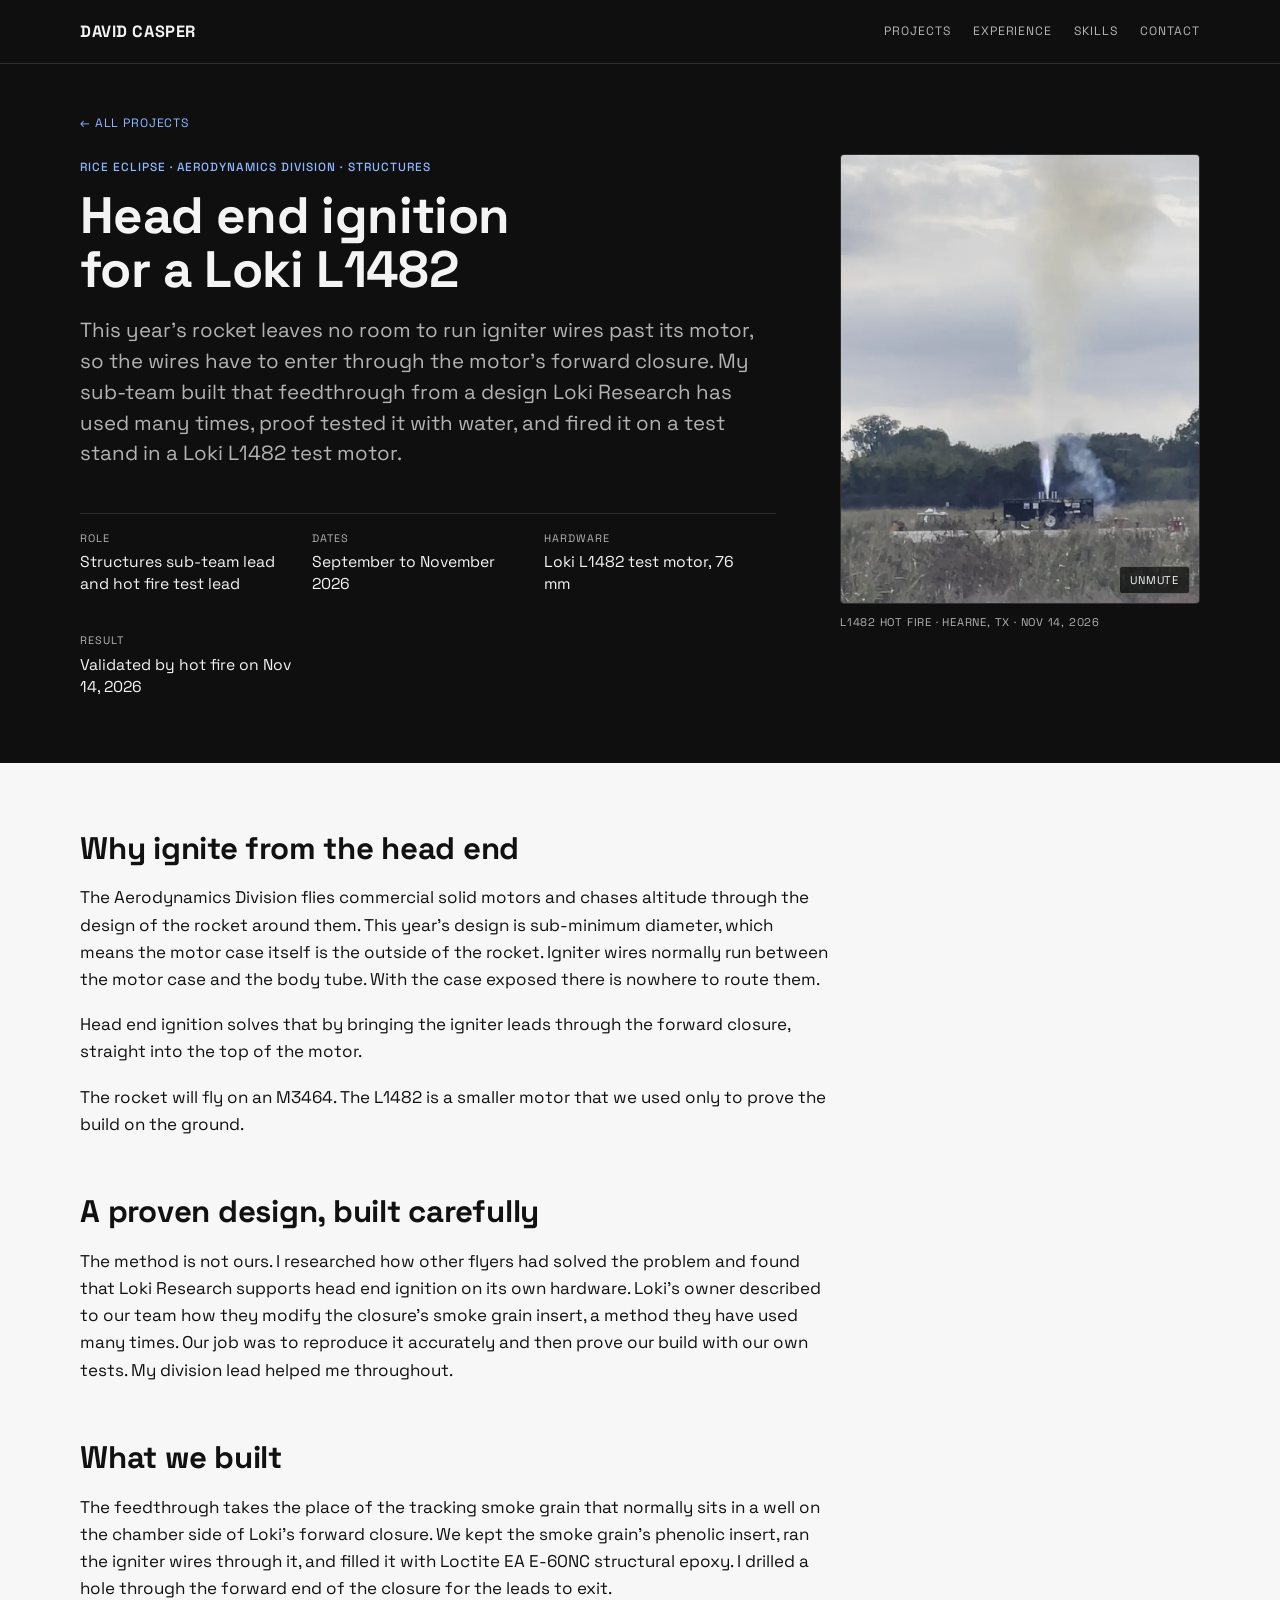
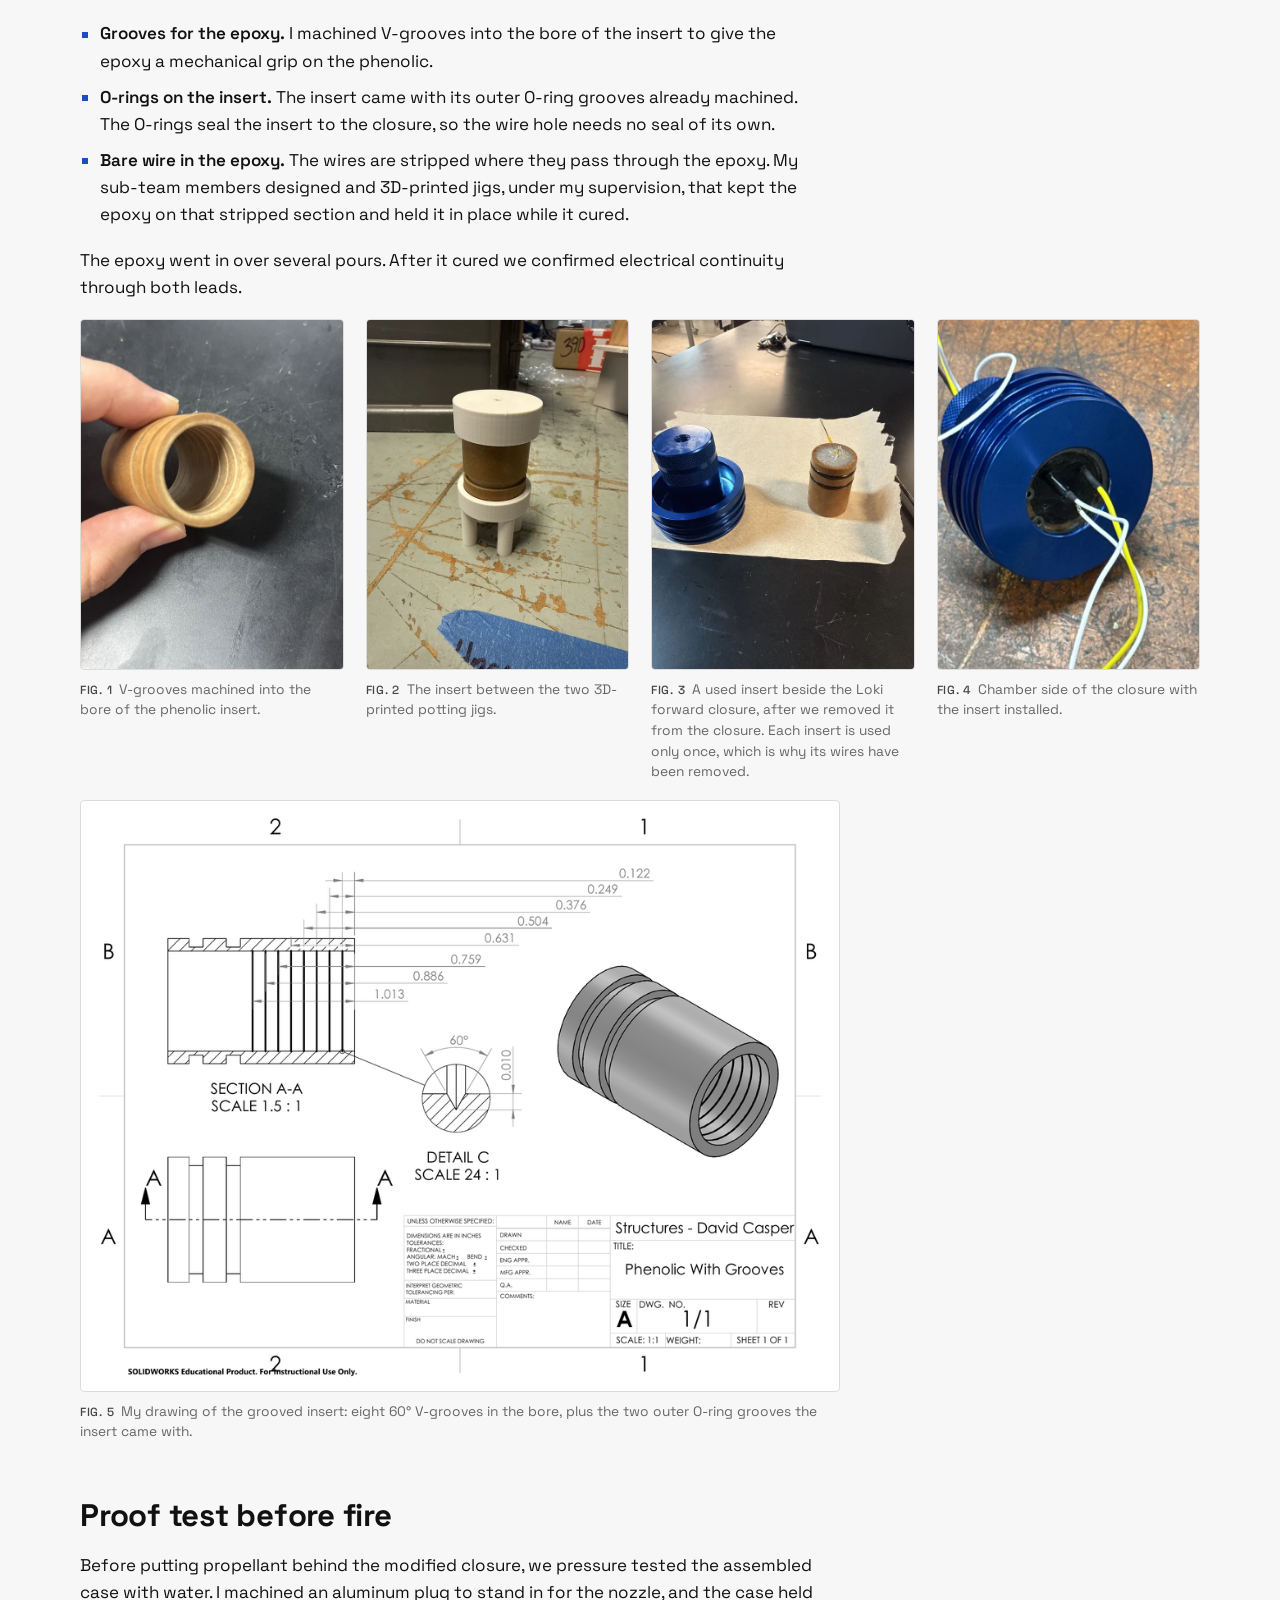
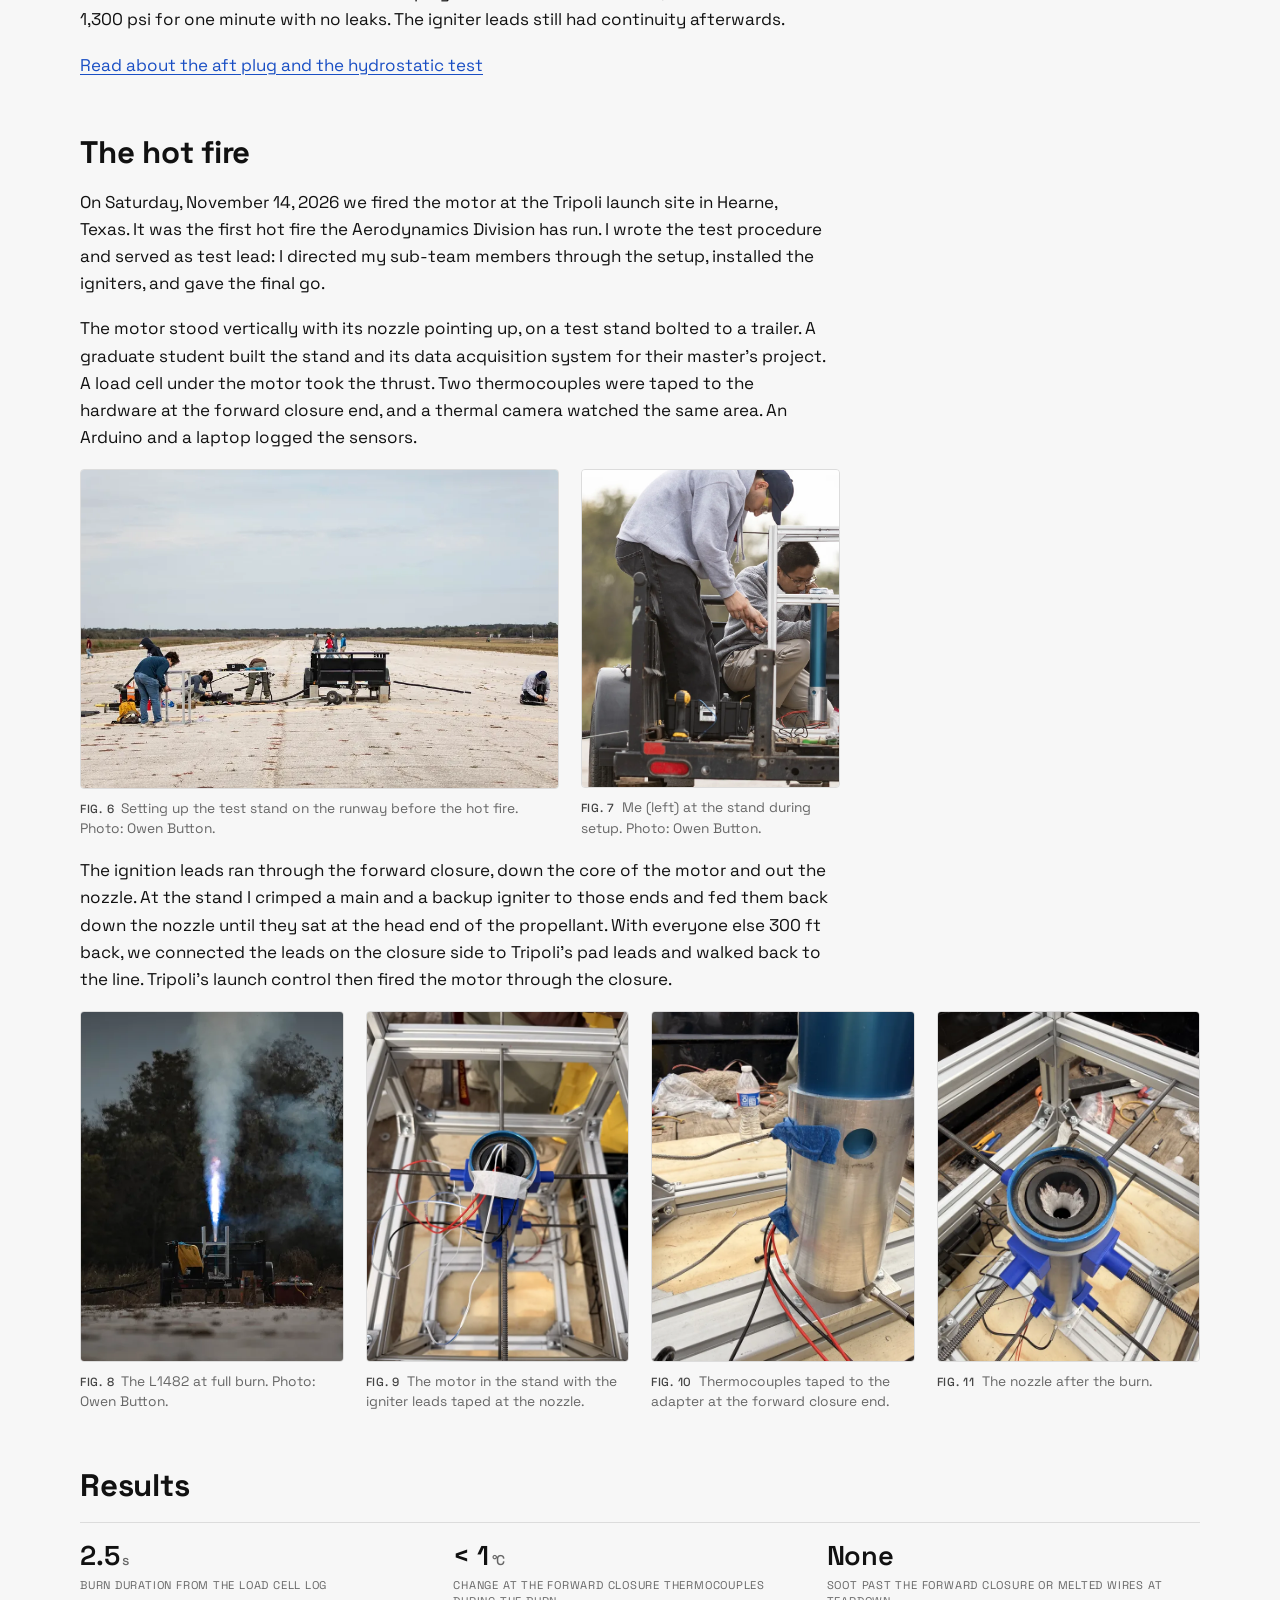
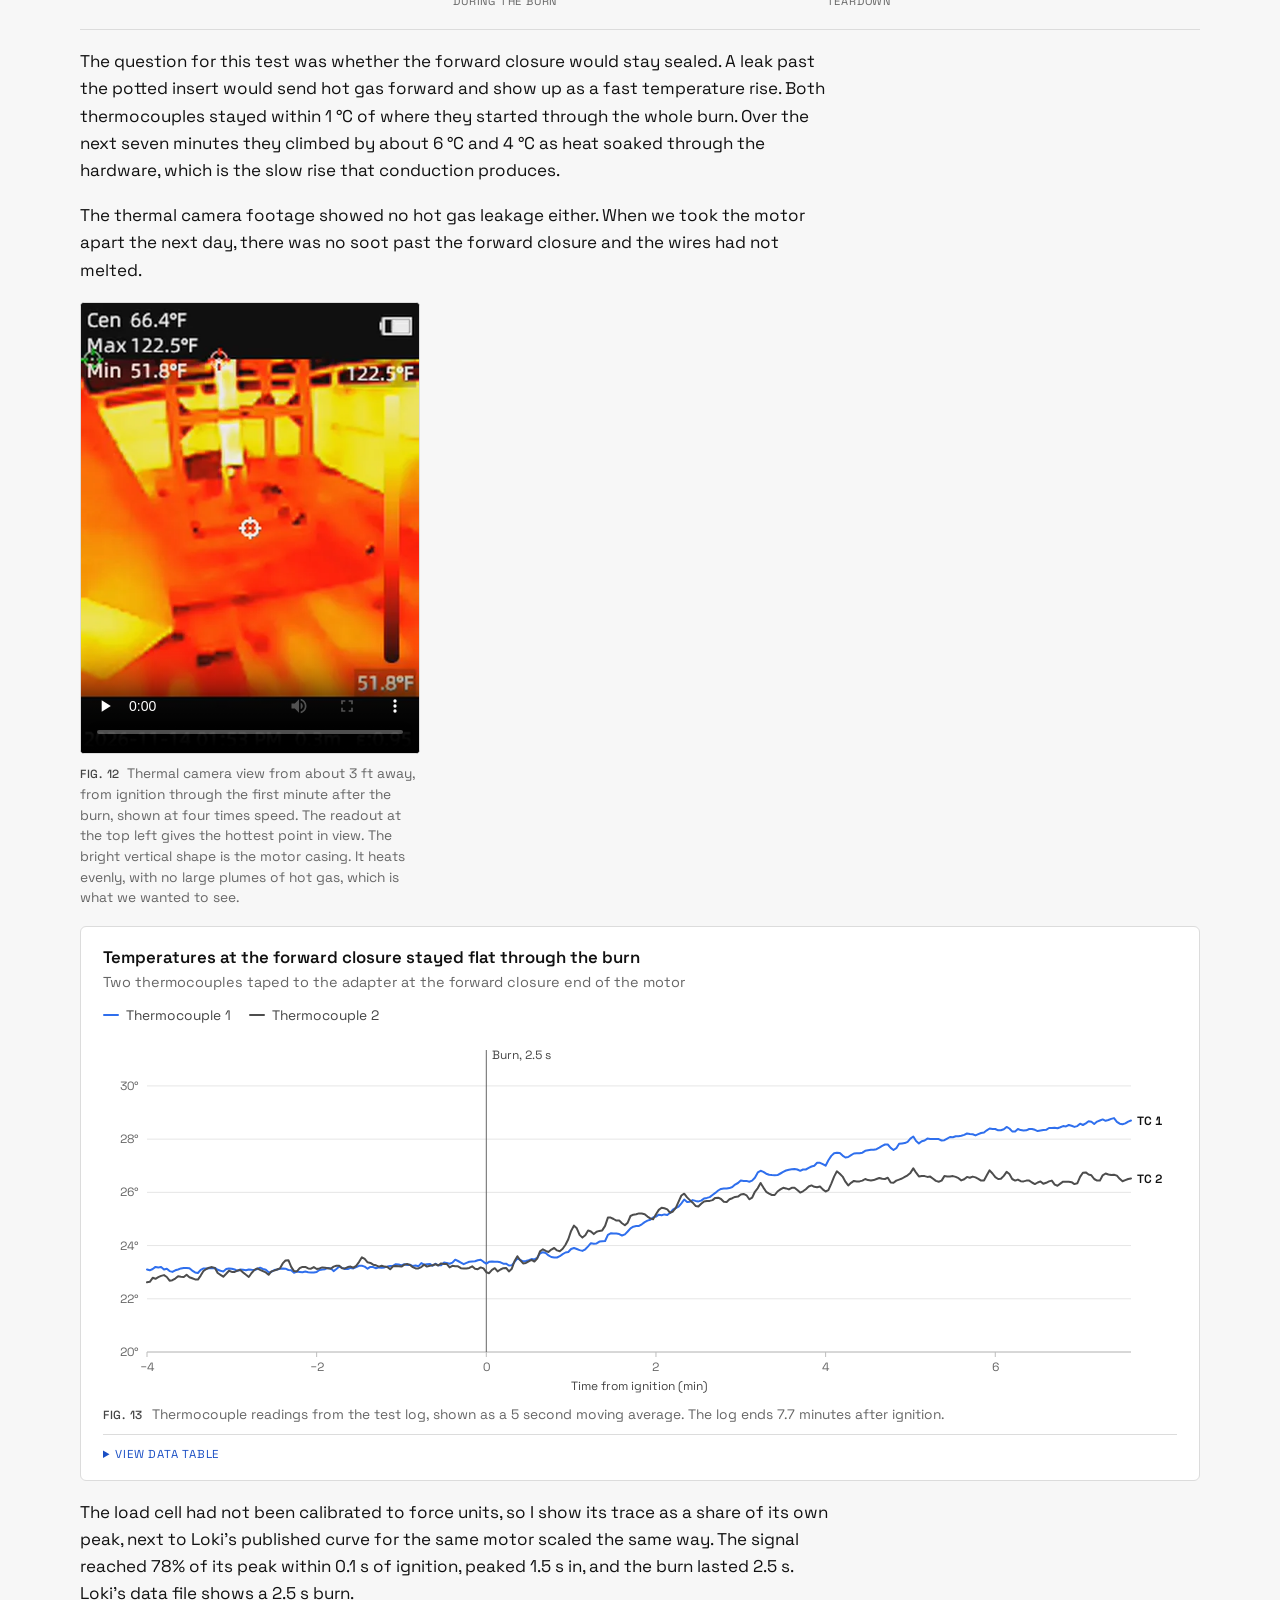
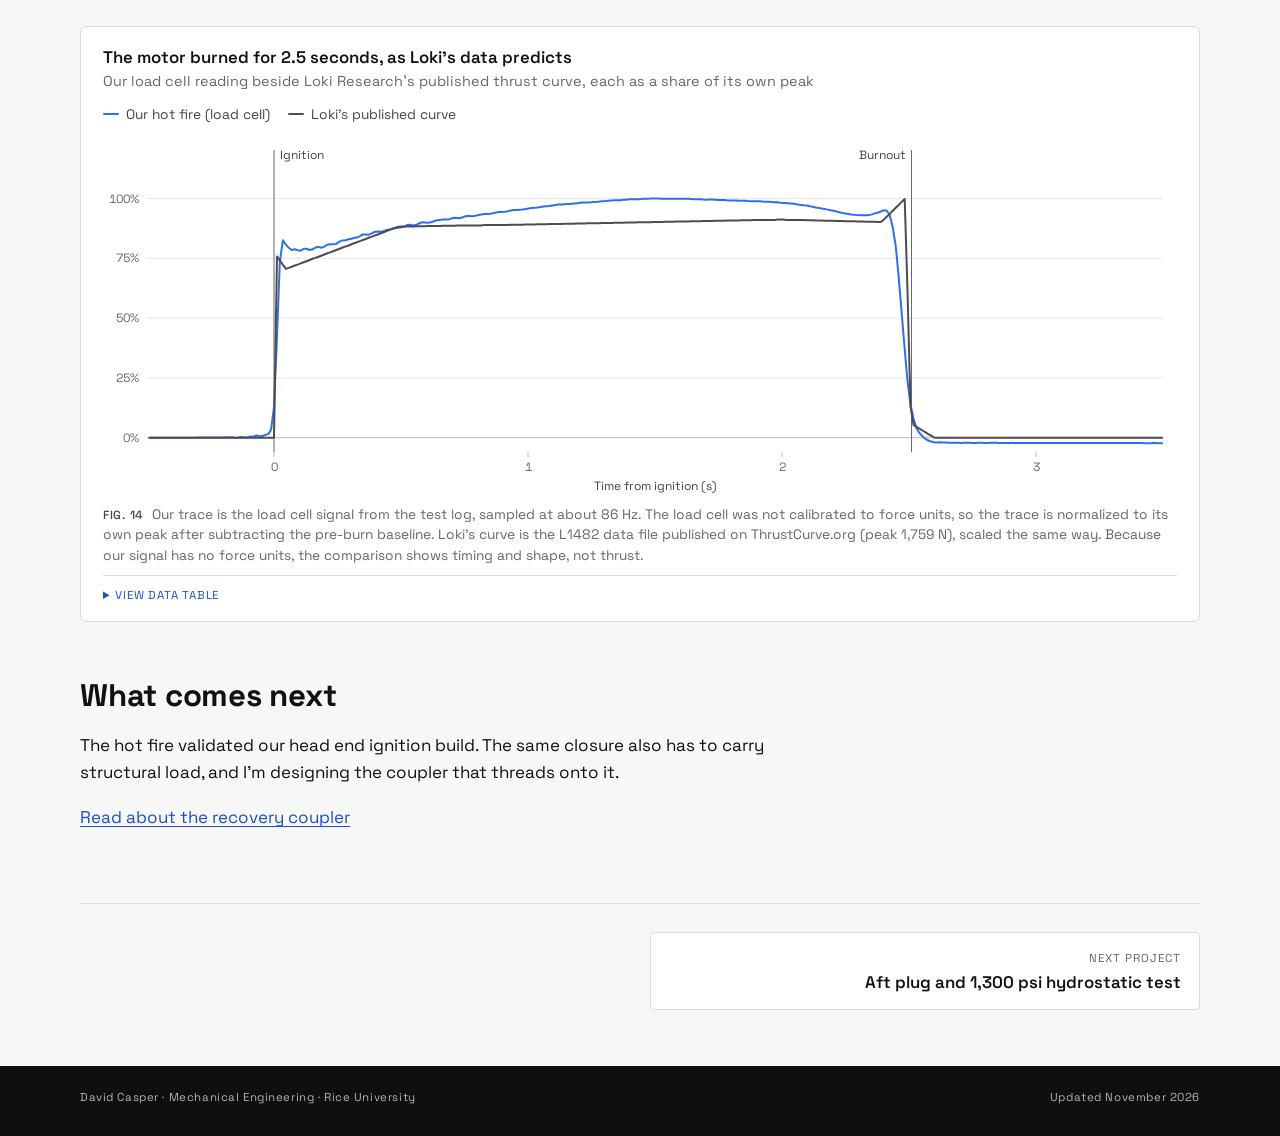
==== projects/head-end-ignition.html @ be579d27 "Add files via upload" ====
<!doctype html>
<html lang="en">
<head>
<meta charset="utf-8">
<meta name="viewport" content="width=device-width, initial-scale=1, viewport-fit=cover">
<title>Head end ignition for a Loki L1482 | David Casper</title>
<meta name="description" content="How a Rice Eclipse sub-team built head end ignition for a Loki L1482 motor and validated it with a hydrostatic test and a hot fire.">
<meta property="og:type" content="website">
<meta property="og:title" content="Head end ignition for a Loki L1482 | David Casper">
<meta property="og:description" content="How a Rice Eclipse sub-team built head end ignition for a Loki L1482 motor and validated it with a hydrostatic test and a hot fire.">
<link rel="icon" href="../favicon.svg" type="image/svg+xml">
<link rel="preconnect" href="https://fonts.googleapis.com">
<link rel="preconnect" href="https://fonts.gstatic.com" crossorigin>
<link rel="stylesheet" href="https://fonts.googleapis.com/css2?family=Space+Grotesk:wght@300..700&family=Noto+Sans+Math&display=swap">
<link rel="stylesheet" href="../assets/site.css">
</head>
<body>
<a class="skip" href="#main">Skip to content</a><header class="band site-head" id="top"><div class="wrap head-row"><a class="brand" href="../index.html">David Casper</a><nav class="site-nav" aria-label="Primary"><a href="../index.html#projects">Projects</a><a href="../index.html#experience">Experience</a><a href="../index.html#skills">Skills</a><a href="../index.html#contact">Contact</a></nav></div></header><main id="main"><section class="band"><div class="wrap proj-head has-media"><div class="proj-text"><a class="back" href="../index.html#projects">&larr; All projects</a><p class="eyebrow">Rice Eclipse · Aerodynamics Division · Structures</p><h1>Head end ignition for a Loki L1482</h1><p class="lead">This year’s rocket leaves no room to run igniter wires past its motor, so the wires have to enter through the motor’s forward closure. My sub-team built that feedthrough from a design Loki Research has used many times, proof tested it with water, and fired it on a test stand in a Loki L1482 test motor.</p><dl class="tb"><div><dt>Role</dt><dd>Structures sub-team lead and hot fire test lead</dd></div><div><dt>Dates</dt><dd>September to November 2026</dd></div><div><dt>Hardware</dt><dd>Loki L1482 test motor, 76 mm</dd></div><div><dt>Result</dt><dd>Validated by hot fire on Nov 14, 2026</dd></div></dl></div><figure class="proj-media portrait"><div class="hero-frame"><video autoplay muted loop playsinline poster="../assets/img/hotfire-l1482-poster-1080.webp" width="720" height="900" aria-label="Static fire of the Loki L1482 motor on the test stand, November 14, 2026"><source src="../assets/video/hotfire-l1482.mp4" type="video/mp4"></video><button type="button" class="sound-btn" data-sound aria-label="Unmute the video">Unmute</button></div><figcaption>L1482 hot fire · Hearne, TX · Nov 14, 2026</figcaption></figure></div></section>
<article class="wrap prose">
<section>
  <h2>Why ignite from the head end</h2>
  <p>The Aerodynamics Division flies commercial solid motors and chases altitude through the design of the rocket around them. This year’s design is sub-minimum diameter, which means the motor case itself is the outside of the rocket. Igniter wires normally run between the motor case and the body tube. With the case exposed there is nowhere to route them.</p>
  <p>Head end ignition solves that by bringing the igniter leads through the forward closure, straight into the top of the motor.</p>
  <p>The rocket will fly on an M3464. The L1482 is a smaller motor that we used only to prove the build on the ground.</p>
</section>

<section>
  <h2>A proven design, built carefully</h2>
  <p>The method is not ours. I researched how other flyers had solved the problem and found that Loki Research supports head end ignition on its own hardware. Loki’s owner described to our team how they modify the closure’s smoke grain insert, a method they have used many times. Our job was to reproduce it accurately and then prove our build with our own tests. My division lead helped me throughout.</p>
</section>

<section>
  <h2>What we built</h2>
  <p>The feedthrough takes the place of the tracking smoke grain that normally sits in a well on the chamber side of Loki’s forward closure. We kept the smoke grain’s phenolic insert, ran the igniter wires through it, and filled it with Loctite EA E-60NC structural epoxy. I drilled a hole through the forward end of the closure for the leads to exit.</p>
  <ul>
    <li><strong>Grooves for the epoxy.</strong> I machined V-grooves into the bore of the insert to give the epoxy a mechanical grip on the phenolic.</li>
    <li><strong>O-rings on the insert.</strong> The insert came with its outer O-ring grooves already machined. The O-rings seal the insert to the closure, so the wire hole needs no seal of its own.</li>
    <li><strong>Bare wire in the epoxy.</strong> The wires are stripped where they pass through the epoxy. My sub-team members designed and 3D-printed jigs, under my supervision, that kept the epoxy on that stripped section and held it in place while it cured.</li>
  </ul>
  <p>The epoxy went in over several pours. After it cured we confirmed electrical continuity through both leads.</p>
  <div class="figrow">
    <figure class="fig photo"><a class="frame" href="../assets/img/hei-phenolic-grooves-1600.webp" data-caption="Fig. 1. V-grooves machined into the bore of the phenolic insert."><img src="../assets/img/hei-phenolic-grooves-800.webp" srcset="../assets/img/hei-phenolic-grooves-800.webp 600w, ../assets/img/hei-phenolic-grooves-1600.webp 1200w" sizes="(max-width: 640px) 92vw, 420px" width="600" height="800" alt="Hand holding a tan phenolic ring with grooves cut into its inner wall" loading="lazy" decoding="async"></a><figcaption><b>Fig. 1</b>V-grooves machined into the bore of the phenolic insert.</figcaption></figure>
    <figure class="fig photo"><a class="frame" href="../assets/img/hei-jigs-1600.webp" data-caption="Fig. 2. The insert between the two 3D-printed potting jigs."><img src="../assets/img/hei-jigs-800.webp" srcset="../assets/img/hei-jigs-800.webp 600w, ../assets/img/hei-jigs-1600.webp 1200w" sizes="(max-width: 640px) 92vw, 420px" width="600" height="800" alt="Phenolic insert held between a white 3D-printed base and cap" loading="lazy" decoding="async"></a><figcaption><b>Fig. 2</b>The insert between the two 3D-printed potting jigs.</figcaption></figure>
    <figure class="fig photo"><a class="frame" href="../assets/img/hei-insert-and-closure-1600.webp" data-caption="Fig. 3. A used insert beside the Loki forward closure, after we removed it from the closure. Each insert is used only once, which is why its wires have been removed."><img src="../assets/img/hei-insert-and-closure-800.webp" srcset="../assets/img/hei-insert-and-closure-800.webp 600w, ../assets/img/hei-insert-and-closure-1600.webp 1200w" sizes="(max-width: 640px) 92vw, 420px" width="600" height="800" alt="Blue anodized forward closure beside a phenolic insert filled with epoxy" loading="lazy" decoding="async"></a><figcaption><b>Fig. 3</b>A used insert beside the Loki forward closure, after we removed it from the closure. Each insert is used only once, which is why its wires have been removed.</figcaption></figure>
    <figure class="fig photo"><a class="frame" href="../assets/img/hei-closure-leads-1600.webp" data-caption="Fig. 4. Chamber side of the closure with the insert installed."><img src="../assets/img/hei-closure-leads-800.webp" srcset="../assets/img/hei-closure-leads-800.webp 600w, ../assets/img/hei-closure-leads-1600.webp 1200w" sizes="(max-width: 640px) 92vw, 420px" width="600" height="800" alt="Chamber side of the forward closure with white and yellow leads exiting the potted insert" loading="lazy" decoding="async"></a><figcaption><b>Fig. 4</b>Chamber side of the closure with the insert installed.</figcaption></figure>
  </div>
  <div class="figrow">
    <figure class="fig sheet medium"><a class="frame" href="../assets/img/dwg-phenolic-insert-1800.webp" data-caption="Fig. 5. My drawing of the grooved insert: eight 60° V-grooves in the bore, plus the two outer O-ring grooves the insert came with."><img src="../assets/img/dwg-phenolic-insert-900.webp" srcset="../assets/img/dwg-phenolic-insert-900.webp 900w, ../assets/img/dwg-phenolic-insert-1800.webp 1800w" sizes="(max-width: 820px) 92vw, 760px" width="900" height="695" alt="Engineering drawing titled Phenolic With Grooves showing a section view with eight grooves and two O-ring grooves" loading="lazy" decoding="async"></a><figcaption><b>Fig. 5</b>My drawing of the grooved insert: eight 60° V-grooves in the bore, plus the two outer O-ring grooves the insert came with.</figcaption></figure>
  </div>
</section>

<section>
  <h2>Proof test before fire</h2>
  <p>Before putting propellant behind the modified closure, we pressure tested the assembled case with water. I machined an aluminum plug to stand in for the nozzle, and the case held 1,300 psi for one minute with no leaks. The igniter leads still had continuity afterwards.</p>
  <p><a href="hydrostatic-test.html">Read about the aft plug and the hydrostatic test</a></p>
</section>

<section>
  <h2>The hot fire</h2>
  <p>On Saturday, November 14, 2026 we fired the motor at the Tripoli launch site in Hearne, Texas. It was the first hot fire the Aerodynamics Division has run. I wrote the test procedure and served as test lead: I directed my sub-team members through the setup, installed the igniters, and gave the final go.</p>
  <p>The motor stood vertically with its nozzle pointing up, on a test stand bolted to a trailer. A graduate student built the stand and its data acquisition system for their master’s project. A load cell under the motor took the thrust. Two thermocouples were taped to the hardware at the forward closure end, and a thermal camera watched the same area. An Arduino and a laptop logged the sensors.</p>
  <div class="figrow pair">
    <figure class="fig " style="--ar: 1.5"><a class="frame" href="../assets/img/hotfire-setup-wide-1600.webp" data-caption="Fig. 6. Setting up the test stand on the runway before the hot fire. Photo: Owen Button."><img src="../assets/img/hotfire-setup-wide-800.webp" srcset="../assets/img/hotfire-setup-wide-800.webp 800w, ../assets/img/hotfire-setup-wide-1600.webp 1600w" sizes="(max-width: 820px) 92vw, 760px" width="800" height="533" alt="Wide view of a concrete runway with the test stand trailer and team members setting up equipment" loading="lazy" decoding="async"></a><figcaption><b>Fig. 6</b>Setting up the test stand on the runway before the hot fire. Photo: Owen Button.</figcaption></figure>
    <figure class="fig " style="--ar: 0.8125"><a class="frame" href="../assets/img/hotfire-stand-install-1300.webp" data-caption="Fig. 7. Me (left) at the stand during setup. Photo: Owen Button."><img src="../assets/img/hotfire-stand-install-800.webp" srcset="../assets/img/hotfire-stand-install-800.webp 800w, ../assets/img/hotfire-stand-install-1300.webp 1300w" sizes="(max-width: 820px) 92vw, 760px" width="800" height="985" alt="David Casper, on the left in a gray sweatshirt and cap, leaning over the test stand on the trailer and working on the motor" loading="lazy" decoding="async"></a><figcaption><b>Fig. 7</b>Me (left) at the stand during setup. Photo: Owen Button.</figcaption></figure>
  </div>
  <p>The ignition leads ran through the forward closure, down the core of the motor and out the nozzle. At the stand I crimped a main and a backup igniter to those ends and fed them back down the nozzle until they sat at the head end of the propellant. With everyone else 300 ft back, we connected the leads on the closure side to Tripoli’s pad leads and walked back to the line. Tripoli’s launch control then fired the motor through the closure.</p>
  <div class="figrow">
    <figure class="fig photo"><a class="frame" href="../assets/img/hotfire-plume-1600.webp" data-caption="Fig. 8. The L1482 at full burn. Photo: Owen Button."><img src="../assets/img/hotfire-plume-800.webp" srcset="../assets/img/hotfire-plume-800.webp 800w, ../assets/img/hotfire-plume-1600.webp 1600w" sizes="(max-width: 640px) 92vw, 420px" width="800" height="600" alt="The motor firing nozzle-up on the trailer stand, a bright blue-white plume rising against dark trees" loading="lazy" decoding="async"></a><figcaption><b>Fig. 8</b>The L1482 at full burn. Photo: Owen Button.</figcaption></figure>
    <figure class="fig photo"><a class="frame" href="../assets/img/hotfire-stand-top-1600.webp" data-caption="Fig. 9. The motor in the stand with the igniter leads taped at the nozzle."><img src="../assets/img/hotfire-stand-top-800.webp" srcset="../assets/img/hotfire-stand-top-800.webp 600w, ../assets/img/hotfire-stand-top-1600.webp 1200w" sizes="(max-width: 640px) 92vw, 420px" width="600" height="800" alt="Looking down into the test stand at the motor with tape across the nozzle and leads coming out" loading="lazy" decoding="async"></a><figcaption><b>Fig. 9</b>The motor in the stand with the igniter leads taped at the nozzle.</figcaption></figure>
    <figure class="fig photo"><a class="frame" href="../assets/img/hotfire-thermocouples-1600.webp" data-caption="Fig. 10. Thermocouples taped to the adapter at the forward closure end."><img src="../assets/img/hotfire-thermocouples-800.webp" srcset="../assets/img/hotfire-thermocouples-800.webp 600w, ../assets/img/hotfire-thermocouples-1600.webp 1200w" sizes="(max-width: 640px) 92vw, 420px" width="600" height="800" alt="Two thermocouple wires taped with blue tape to an aluminum adapter below the blue motor case" loading="lazy" decoding="async"></a><figcaption><b>Fig. 10</b>Thermocouples taped to the adapter at the forward closure end.</figcaption></figure>
    <figure class="fig photo"><a class="frame" href="../assets/img/hotfire-nozzle-after-1600.webp" data-caption="Fig. 11. The nozzle after the burn."><img src="../assets/img/hotfire-nozzle-after-800.webp" srcset="../assets/img/hotfire-nozzle-after-800.webp 600w, ../assets/img/hotfire-nozzle-after-1600.webp 1200w" sizes="(max-width: 640px) 92vw, 420px" width="600" height="800" alt="Top view of the motor nozzle with white residue after the burn" loading="lazy" decoding="async"></a><figcaption><b>Fig. 11</b>The nozzle after the burn.</figcaption></figure>
  </div>
</section>

<section>
  <h2>Results</h2>
  <dl class="results"><div><dd>2.5<small>s</small></dd><dt>Burn duration from the load cell log</dt></div><div><dd>&lt; 1<small>°C</small></dd><dt>Change at the forward closure thermocouples during the burn</dt></div><div><dd>None</dd><dt>Soot past the forward closure or melted wires at teardown</dt></div></dl>
  <p>The question for this test was whether the forward closure would stay sealed. A leak past the potted insert would send hot gas forward and show up as a fast temperature rise. Both thermocouples stayed within 1 °C of where they started through the whole burn. Over the next seven minutes they climbed by about 6 °C and 4 °C as heat soaked through the hardware, which is the slow rise that conduction produces.</p>
  <p>The thermal camera footage showed no hot gas leakage either. When we took the motor apart the next day, there was no soot past the forward closure and the wires had not melted.</p>
  <div class="figrow">
    <figure class="fig slim"><video controls playsinline preload="none" poster="../assets/img/hotfire-thermal-poster-480.webp" width="480" height="640" aria-label="Thermal camera video of the test stand during the burn and the minute after it"><source src="../assets/video/hotfire-thermal.mp4" type="video/mp4"></video><figcaption><b>Fig. 12</b>Thermal camera view from about 3 ft away, from ignition through the first minute after the burn, shown at four times speed. The readout at the top left gives the hottest point in view. The bright vertical shape is the motor casing. It heats evenly, with no large plumes of hot gas, which is what we wanted to see.</figcaption></figure>
  </div>
  <div class="chart-card"><h3>Temperatures at the forward closure stayed flat through the burn</h3><p class="chart-sub">Two thermocouples taped to the adapter at the forward closure end of the motor</p><p class="chart-legend"><span><i style="--c: var(--series-1)"></i>Thermocouple 1</span><span><i style="--c: var(--series-2)"></i>Thermocouple 2</span></p><div class="chart" data-chart="chart-tc"></div><script type="application/json" id="chart-tc">{"label":"Line chart of two thermocouple temperatures at the forward closure end of the motor. Both stay near 23 degrees Celsius through the burn, then rise slowly to about 29 and 27 degrees over seven minutes.","x":[-4.0,-3.9667,-3.9333,-3.9,-3.8667,-3.8333,-3.8,-3.7667,-3.7333,-3.7,-3.6667,-3.6333,-3.6,-3.5667,-3.5333,-3.5,-3.4667,-3.4333,-3.4,-3.3667,-3.3333,-3.3,-3.2667,-3.2333,-3.2,-3.1667,-3.1333,-3.1,-3.0667,-3.0333,-3.0,-2.9667,-2.9333,-2.9,-2.8667,-2.8333,-2.8,-2.7667,-2.7333,-2.7,-2.6667,-2.6333,-2.6,-2.5667,-2.5333,-2.5,-2.4667,-2.4333,-2.4,-2.3667,-2.3333,-2.3,-2.2667,-2.2333,-2.2,-2.1667,-2.1333,-2.1,-2.0667,-2.0333,-2.0,-1.9667,-1.9333,-1.9,-1.8667,-1.8333,-1.8,-1.7667,-1.7333,-1.7,-1.6667,-1.6333,-1.6,-1.5667,-1.5333,-1.5,-1.4667,-1.4333,-1.4,-1.3667,-1.3333,-1.3,-1.2667,-1.2333,-1.2,-1.1667,-1.1333,-1.1,-1.0667,-1.0333,-1.0,-0.9667,-0.9333,-0.9,-0.8667,-0.8333,-0.8,-0.7667,-0.7333,-0.7,-0.6667,-0.6333,-0.6,-0.5667,-0.5333,-0.5,-0.4667,-0.4333,-0.4,-0.3667,-0.3333,-0.3,-0.2667,-0.2333,-0.2,-0.1667,-0.1333,-0.1,-0.0667,-0.0333,0.0,0.0333,0.0667,0.1,0.1333,0.1667,0.2,0.2333,0.2667,0.3,0.3333,0.3667,0.4,0.4333,0.4667,0.5,0.5333,0.5667,0.6,0.6333,0.6667,0.7,0.7333,0.7667,0.8,0.8333,0.8667,0.9,0.9333,0.9667,1.0,1.0333,1.0667,1.1,1.1333,1.1667,1.2,1.2333,1.2667,1.3,1.3333,1.3667,1.4,1.4333,1.4667,1.5,1.5333,1.5667,1.6,1.6333,1.6667,1.7,1.7333,1.7667,1.8,1.8333,1.8667,1.9,1.9333,1.9667,2.0,2.0333,2.0667,2.1,2.1333,2.1667,2.2,2.2333,2.2667,2.3,2.3333,2.3667,2.4,2.4333,2.4667,2.5,2.5333,2.5667,2.6,2.6333,2.6667,2.7,2.7333,2.7667,2.8,2.8333,2.8667,2.9,2.9333,2.9667,3.0,3.0333,3.0667,3.1,3.1333,3.1667,3.2,3.2333,3.2667,3.3,3.3333,3.3667,3.4,3.4333,3.4667,3.5,3.5333,3.5667,3.6,3.6333,3.6667,3.7,3.7333,3.7667,3.8,3.8333,3.8667,3.9,3.9333,3.9667,4.0,4.0333,4.0667,4.1,4.1333,4.1667,4.2,4.2333,4.2667,4.3,4.3333,4.3667,4.4,4.4333,4.4667,4.5,4.5333,4.5667,4.6,4.6333,4.6667,4.7,4.7333,4.7667,4.8,4.8333,4.8667,4.9,4.9333,4.9667,5.0,5.0333,5.0667,5.1,5.1333,5.1667,5.2,5.2333,5.2667,5.3,5.3333,5.3667,5.4,5.4333,5.4667,5.5,5.5333,5.5667,5.6,5.6333,5.6667,5.7,5.7333,5.7667,5.8,5.8333,5.8667,5.9,5.9333,5.9667,6.0,6.0333,6.0667,6.1,6.1333,6.1667,6.2,6.2333,6.2667,6.3,6.3333,6.3667,6.4,6.4333,6.4667,6.5,6.5333,6.5667,6.6,6.6333,6.6667,6.7,6.7333,6.7667,6.8,6.8333,6.8667,6.9,6.9333,6.9667,7.0,7.0333,7.0667,7.1,7.1333,7.1667,7.2,7.2333,7.2667,7.3,7.3333,7.3667,7.4,7.4333,7.4667,7.5,7.5333,7.5667,7.6],"series":[{"name":"Thermocouple 1","short":"TC 1","color":"--series-1","y":[23.1,23.07,23.12,23.2,23.18,23.19,23.1,23.13,23.04,23.01,23.07,23.1,23.14,23.16,23.16,23.15,23.06,22.99,22.97,23.09,23.14,23.14,23.15,23.15,23.16,23.09,23.05,23.03,23.12,23.14,23.13,23.1,23.05,23.1,23.09,23.07,23.1,23.09,23.08,23.12,23.17,23.12,23.09,23.0,23.01,23.08,23.1,23.13,23.14,23.13,23.08,23.07,22.98,23.02,23.01,23.0,23.02,23.0,22.99,22.99,23.01,23.08,23.1,23.11,23.16,23.14,23.04,23.12,23.21,23.16,23.12,23.12,23.16,23.14,23.19,23.24,23.24,23.21,23.13,23.2,23.19,23.15,23.18,23.17,23.18,23.21,23.23,23.24,23.3,23.29,23.25,23.3,23.27,23.28,23.23,23.25,23.22,23.34,23.28,23.3,23.31,23.24,23.32,23.26,23.26,23.36,23.35,23.32,23.36,23.47,23.42,23.36,23.3,23.35,23.39,23.4,23.41,23.45,23.47,23.39,23.32,23.39,23.4,23.39,23.39,23.37,23.32,23.32,23.25,23.26,23.39,23.52,23.46,23.41,23.42,23.45,23.49,23.48,23.54,23.7,23.75,23.72,23.63,23.57,23.55,23.55,23.6,23.68,23.74,23.76,23.87,23.91,23.87,23.83,23.8,23.86,23.97,24.09,24.07,24.08,24.15,24.16,24.17,24.4,24.46,24.45,24.45,24.43,24.38,24.42,24.53,24.65,24.71,24.73,24.74,24.8,24.88,24.94,24.97,25.06,25.09,25.16,25.14,25.17,25.15,25.23,25.35,25.41,25.46,25.59,25.73,25.64,25.65,25.71,25.68,25.66,25.69,25.77,25.79,25.82,25.9,25.98,26.07,26.13,26.15,26.14,26.16,26.2,26.29,26.35,26.45,26.43,26.43,26.4,26.44,26.55,26.75,26.81,26.77,26.7,26.66,26.65,26.64,26.65,26.71,26.77,26.82,26.85,26.87,26.88,26.86,26.81,26.86,26.86,26.92,26.97,27.0,27.11,27.11,27.06,27.0,27.21,27.37,27.47,27.49,27.48,27.38,27.31,27.33,27.4,27.46,27.47,27.47,27.49,27.56,27.58,27.6,27.6,27.62,27.68,27.75,27.8,27.8,27.67,27.59,27.66,27.83,27.84,27.85,27.9,28.02,28.1,27.93,27.84,27.92,27.95,28.02,28.01,28.0,28.0,28.0,27.95,27.96,28.02,28.08,28.07,28.11,28.11,28.13,28.16,28.21,28.19,28.18,28.14,28.19,28.23,28.25,28.33,28.4,28.38,28.38,28.33,28.33,28.37,28.46,28.4,28.29,28.29,28.38,28.34,28.32,28.33,28.38,28.38,28.35,28.3,28.32,28.34,28.35,28.42,28.42,28.43,28.41,28.45,28.49,28.48,28.53,28.5,28.46,28.49,28.58,28.53,28.59,28.67,28.65,28.57,28.66,28.7,28.74,28.69,28.72,28.76,28.79,28.65,28.58,28.56,28.59,28.66,28.7]},{"name":"Thermocouple 2","short":"TC 2","color":"--series-2","y":[22.62,22.64,22.79,22.75,22.81,22.86,22.89,22.82,22.68,22.7,22.76,22.85,22.83,22.82,22.9,22.81,22.77,22.73,22.72,22.87,23.05,23.12,23.17,23.19,23.16,22.97,22.9,22.83,22.94,23.05,23.01,23.01,23.06,23.08,22.99,22.9,22.82,22.97,23.09,23.14,23.09,23.04,22.99,22.9,23.03,23.06,23.1,23.14,23.33,23.44,23.45,23.2,23.04,23.03,23.15,23.2,23.2,23.14,23.13,23.19,23.12,23.14,23.18,23.17,23.15,23.13,23.21,23.24,23.24,23.15,23.14,23.19,23.21,23.17,23.24,23.39,23.56,23.5,23.37,23.35,23.28,23.26,23.21,23.24,23.21,23.2,23.11,23.22,23.23,23.22,23.21,23.28,23.31,23.27,23.19,23.14,23.14,23.19,23.28,23.21,23.24,23.26,23.3,23.25,23.33,23.31,23.31,23.18,23.24,23.22,23.22,23.15,23.14,23.14,23.16,23.22,23.13,23.11,23.18,23.14,23.0,22.96,23.09,23.15,23.03,23.1,23.15,23.16,23.03,23.13,23.42,23.6,23.45,23.33,23.35,23.41,23.46,23.4,23.51,23.78,23.86,23.8,23.76,23.85,23.91,23.82,23.79,23.88,24.03,24.24,24.55,24.75,24.65,24.4,24.3,24.39,24.57,24.53,24.43,24.52,24.55,24.57,24.74,25.05,25.05,25.0,24.94,24.94,24.84,24.76,24.86,25.11,25.16,25.18,25.21,25.2,25.18,25.09,25.02,24.99,25.18,25.34,25.42,25.4,25.36,25.23,25.28,25.42,25.65,25.88,25.95,25.81,25.71,25.61,25.49,25.47,25.57,25.66,25.68,25.68,25.71,25.79,25.8,25.75,25.65,25.64,25.74,25.78,25.83,25.84,25.92,25.94,25.89,25.74,25.8,26.02,26.16,26.35,26.18,26.02,25.95,25.9,25.9,26.03,26.11,26.17,26.15,26.11,26.17,26.17,26.09,25.99,26.04,26.12,26.22,26.26,26.21,26.19,26.22,26.11,26.03,26.08,26.33,26.59,26.79,26.7,26.59,26.4,26.26,26.36,26.43,26.41,26.41,26.44,26.5,26.46,26.44,26.46,26.5,26.54,26.51,26.5,26.55,26.37,26.36,26.44,26.48,26.52,26.58,26.64,26.73,26.9,26.74,26.6,26.62,26.61,26.58,26.59,26.51,26.43,26.4,26.44,26.61,26.6,26.6,26.61,26.58,26.53,26.45,26.49,26.58,26.55,26.59,26.56,26.51,26.44,26.45,26.64,26.83,26.71,26.57,26.5,26.51,26.62,26.77,26.69,26.5,26.44,26.48,26.42,26.41,26.44,26.44,26.37,26.31,26.37,26.41,26.32,26.36,26.41,26.44,26.29,26.25,26.33,26.4,26.4,26.4,26.38,26.31,26.34,26.58,26.74,26.75,26.67,26.64,26.5,26.44,26.44,26.64,26.71,26.67,26.65,26.66,26.63,26.51,26.42,26.46,26.5,26.52]}],"xDomain":[-4,7.6],"yDomain":[20,31.5],"xTicks":[-4,-2,0,2,4,6],"yTicks":[20,22,24,26,28,30],"baseline":20,"xFmt":"min","yFmt":"degC","xTitle":"Time from ignition (min)","marks":[{"x":0,"label":"Burn, 2.5 s"}]}</script><p class="chart-note"><b>Fig. 13</b> Thermocouple readings from the test log, shown as a 5 second moving average. The log ends 7.7 minutes after ignition.</p><details class="tableview"><summary>View data table</summary><div class="table-wrap"><table class="data"><thead><tr><th scope="col">Time from ignition (min)</th><th scope="col" class="num">Thermocouple 1 (°C)</th><th scope="col" class="num">Thermocouple 2 (°C)</th></tr></thead><tbody><tr><td>−4.0</td><td class="num">23.1</td><td class="num">22.6</td></tr><tr><td>−3.5</td><td class="num">23.2</td><td class="num">22.8</td></tr><tr><td>−3.0</td><td class="num">23.1</td><td class="num">23.0</td></tr><tr><td>−2.5</td><td class="num">23.1</td><td class="num">23.1</td></tr><tr><td>−2.0</td><td class="num">23.0</td><td class="num">23.1</td></tr><tr><td>−1.5</td><td class="num">23.2</td><td class="num">23.4</td></tr><tr><td>−1.0</td><td class="num">23.2</td><td class="num">23.2</td></tr><tr><td>−0.5</td><td class="num">23.4</td><td class="num">23.3</td></tr><tr><td>0.0</td><td class="num">23.3</td><td class="num">23.0</td></tr><tr><td>0.5</td><td class="num">23.5</td><td class="num">23.4</td></tr><tr><td>1.0</td><td class="num">23.9</td><td class="num">24.6</td></tr><tr><td>1.5</td><td class="num">24.5</td><td class="num">25.0</td></tr><tr><td>2.0</td><td class="num">25.1</td><td class="num">25.2</td></tr><tr><td>2.5</td><td class="num">25.7</td><td class="num">25.5</td></tr><tr><td>3.0</td><td class="num">26.4</td><td class="num">25.9</td></tr><tr><td>3.5</td><td class="num">26.8</td><td class="num">26.2</td></tr><tr><td>4.0</td><td class="num">27.0</td><td class="num">26.0</td></tr><tr><td>4.5</td><td class="num">27.6</td><td class="num">26.5</td></tr><tr><td>5.0</td><td class="num">28.0</td><td class="num">26.7</td></tr><tr><td>5.5</td><td class="num">28.1</td><td class="num">26.6</td></tr><tr><td>6.0</td><td class="num">28.4</td><td class="num">26.6</td></tr><tr><td>6.5</td><td class="num">28.3</td><td class="num">26.4</td></tr><tr><td>7.0</td><td class="num">28.6</td><td class="num">26.6</td></tr><tr><td>7.5</td><td class="num">28.6</td><td class="num">26.4</td></tr></tbody></table></div></details></div>
  <p>The load cell had not been calibrated to force units, so I show its trace as a share of its own peak, next to Loki’s published curve for the same motor scaled the same way. The signal reached 78% of its peak within 0.1 s of ignition, peaked 1.5 s in, and the burn lasted 2.5 s. Loki’s data file shows a 2.5 s burn.</p>
  <div class="chart-card"><h3>The motor burned for 2.5 seconds, as Loki’s data predicts</h3><p class="chart-sub">Our load cell reading beside Loki Research’s published thrust curve, each as a share of its own peak</p><p class="chart-legend"><span><i style="--c: var(--series-1)"></i>Our hot fire (load cell)</span><span><i style="--c: var(--series-2)"></i>Loki’s published curve</span></p><div class="chart" data-chart="chart-burn"></div><script type="application/json" id="chart-burn">{"label":"Line chart comparing the hot fire load cell signal with Loki Research's published thrust curve for the L1482, each as a percentage of its own peak. Our signal jumps to about 78 percent within 0.1 seconds of ignition, peaks at 1.5 seconds and drops to zero at 2.5 seconds. Loki's curve starts near 76 percent, rises slowly to its peak just before 2.5 seconds and ends at 2.6 seconds.","x":[-0.49,-0.478,-0.466,-0.455,-0.443,-0.431,-0.42,-0.408,-0.396,-0.385,-0.373,-0.361,-0.35,-0.338,-0.326,-0.315,-0.303,-0.291,-0.28,-0.268,-0.256,-0.245,-0.233,-0.221,-0.21,-0.198,-0.187,-0.175,-0.163,-0.152,-0.14,-0.128,-0.117,-0.105,-0.093,-0.082,-0.07,-0.058,-0.047,-0.035,-0.023,-0.012,0.0,0.012,0.023,0.035,0.047,0.058,0.07,0.082,0.093,0.105,0.117,0.128,0.14,0.152,0.163,0.175,0.186,0.198,0.21,0.221,0.233,0.245,0.256,0.268,0.28,0.291,0.303,0.315,0.326,0.338,0.35,0.361,0.373,0.385,0.396,0.409,0.42,0.431,0.443,0.46,0.466,0.478,0.49,0.501,0.513,0.524,0.536,0.548,0.559,0.571,0.583,0.594,0.606,0.618,0.629,0.641,0.653,0.664,0.676,0.688,0.699,0.711,0.723,0.734,0.746,0.758,0.769,0.781,0.793,0.804,0.816,0.828,0.839,0.851,0.862,0.874,0.886,0.897,0.909,0.921,0.932,0.944,0.956,0.967,0.979,0.991,1.002,1.014,1.026,1.037,1.049,1.061,1.072,1.084,1.096,1.107,1.119,1.131,1.142,1.154,1.166,1.177,1.189,1.2,1.212,1.224,1.235,1.247,1.259,1.276,1.282,1.294,1.306,1.317,1.329,1.34,1.352,1.364,1.375,1.387,1.399,1.411,1.422,1.434,1.445,1.457,1.475,1.48,1.492,1.504,1.515,1.527,1.538,1.55,1.562,1.573,1.585,1.597,1.608,1.62,1.632,1.643,1.655,1.667,1.678,1.69,1.702,1.713,1.725,1.737,1.748,1.76,1.772,1.783,1.795,1.807,1.818,1.83,1.842,1.853,1.865,1.877,1.888,1.9,1.912,1.923,1.935,1.946,1.958,1.97,1.984,1.993,2.005,2.016,2.028,2.04,2.051,2.063,2.075,2.086,2.098,2.11,2.121,2.133,2.146,2.156,2.168,2.18,2.191,2.203,2.215,2.226,2.238,2.25,2.261,2.273,2.284,2.296,2.308,2.319,2.331,2.343,2.354,2.366,2.378,2.389,2.401,2.413,2.424,2.436,2.448,2.459,2.471,2.483,2.494,2.506,2.518,2.529,2.541,2.553,2.564,2.576,2.587,2.599,2.611,2.622,2.634,2.646,2.657,2.669,2.681,2.692,2.704,2.716,2.727,2.739,2.751,2.762,2.774,2.786,2.797,2.809,2.821,2.832,2.844,2.856,2.867,2.879,2.891,2.902,2.914,2.926,2.937,2.949,2.96,2.972,2.984,3.002,3.007,3.019,3.03,3.042,3.054,3.065,3.077,3.089,3.1,3.112,3.124,3.135,3.147,3.159,3.17,3.182,3.194,3.205,3.217,3.229,3.24,3.252,3.264,3.275,3.287,3.299,3.31,3.322,3.334,3.345,3.357,3.368,3.38,3.392,3.403,3.415,3.427,3.438,3.45,3.462,3.473,3.485,3.497],"series":[{"name":"Our hot fire","short":"","color":"--series-1","y":[0.0,0.0,-0.0,-0.0,0.0,0.0,0.0,0.0,0.0,0.0,0.0,0.0,0.0,0.0,0.0,0.0,0.1,0.1,0.1,0.1,0.1,0.1,0.1,0.1,0.1,0.1,0.2,0.2,0.2,-0.1,0.1,0.3,0.2,0.1,0.5,0.4,0.9,0.7,0.6,1.1,1.5,3.3,12.6,42.2,73.4,82.6,80.7,79.4,78.5,78.8,78.4,78.2,79.0,79.0,78.5,78.8,79.5,79.8,79.4,79.9,80.7,80.9,80.9,81.0,81.9,82.5,82.6,82.9,83.2,83.5,83.7,84.3,85.0,85.0,84.9,85.5,86.1,86.2,86.1,86.4,86.9,87.2,87.5,87.7,87.8,88.0,88.3,88.9,89.1,88.8,88.9,89.6,90.1,90.0,89.9,90.1,90.5,90.9,91.1,91.2,91.2,91.3,91.7,92.0,91.9,91.9,92.3,92.7,92.7,92.6,92.8,93.1,93.3,93.5,93.6,93.7,93.9,94.2,94.4,94.4,94.5,94.7,95.0,95.2,95.2,95.3,95.5,95.7,95.9,96.1,96.2,96.3,96.5,96.7,96.8,96.9,97.1,97.3,97.5,97.5,97.6,97.7,97.8,97.9,98.0,98.2,98.4,98.4,98.4,98.5,98.6,98.7,98.8,98.9,99.0,99.1,99.2,99.3,99.3,99.3,99.5,99.5,99.7,99.7,99.7,99.7,99.8,99.9,99.9,100.0,100.0,100.0,100.0,99.9,99.9,99.9,99.9,99.9,99.9,99.9,99.9,99.9,99.9,99.8,99.7,99.7,99.7,99.6,99.5,99.6,99.6,99.5,99.4,99.4,99.4,99.3,99.2,99.2,99.2,99.1,99.1,99.1,99.0,98.9,98.9,98.9,98.9,98.8,98.7,98.7,98.6,98.5,98.5,98.3,98.2,98.1,98.0,97.9,97.7,97.5,97.3,97.2,97.1,96.8,96.6,96.3,96.1,95.9,95.7,95.4,95.1,94.9,94.6,94.3,94.0,93.8,93.6,93.4,93.2,93.1,93.0,93.0,93.0,93.1,93.4,93.8,94.2,94.6,95.1,94.9,93.0,88.1,79.9,67.7,52.5,37.1,23.7,13.9,7.8,4.1,2.0,0.6,-0.5,-1.2,-1.6,-1.9,-2.0,-1.9,-2.0,-2.0,-2.1,-2.1,-2.1,-2.1,-2.2,-2.1,-2.1,-2.1,-2.2,-2.2,-2.1,-2.1,-2.2,-2.2,-2.1,-2.1,-2.1,-2.2,-2.2,-2.2,-2.2,-2.1,-2.2,-2.2,-2.2,-2.2,-2.2,-2.2,-2.2,-2.2,-2.2,-2.2,-2.2,-2.2,-2.2,-2.2,-2.2,-2.2,-2.2,-2.2,-2.2,-2.2,-2.2,-2.2,-2.2,-2.2,-2.2,-2.2,-2.2,-2.2,-2.2,-2.2,-2.2,-2.2,-2.2,-2.2,-2.2,-2.2,-2.2,-2.2,-2.2,-2.2,-2.2,-2.2,-2.2,-2.2,-2.3,-2.3,-2.3,-2.2,-2.2,-2.3,-2.3]},{"name":"Loki published","short":"","color":"--series-2","y":[0.0,0.0,0.0,0.0,0.0,0.0,0.0,0.0,0.0,0.0,0.0,0.0,0.0,0.0,0.0,0.0,0.0,0.0,0.0,0.0,0.0,0.0,0.0,0.0,0.0,0.0,0.0,0.0,0.0,0.0,0.0,0.0,0.0,0.0,0.0,0.0,0.0,0.0,0.0,0.0,0.0,0.0,0.0,75.8,74.2,72.3,70.6,71.0,71.5,72.0,72.4,72.9,73.4,73.8,74.3,74.8,75.2,75.7,76.1,76.6,77.1,77.5,78.0,78.5,78.9,79.4,79.9,80.3,80.8,81.3,81.7,82.2,82.7,83.1,83.6,84.1,84.5,85.0,85.5,85.9,86.4,87.1,87.3,87.8,88.2,88.3,88.3,88.3,88.3,88.3,88.4,88.4,88.4,88.4,88.5,88.5,88.5,88.5,88.5,88.6,88.6,88.6,88.6,88.6,88.7,88.7,88.7,88.7,88.8,88.8,88.8,88.8,88.8,88.9,88.9,88.9,88.9,89.0,89.0,89.0,89.0,89.0,89.1,89.1,89.1,89.1,89.1,89.2,89.2,89.2,89.2,89.3,89.3,89.3,89.3,89.4,89.4,89.4,89.4,89.4,89.5,89.5,89.5,89.5,89.6,89.6,89.6,89.6,89.7,89.7,89.7,89.7,89.7,89.8,89.8,89.8,89.8,89.9,89.9,89.9,89.9,90.0,90.0,90.0,90.0,90.1,90.1,90.1,90.1,90.1,90.2,90.2,90.2,90.2,90.3,90.3,90.3,90.3,90.4,90.4,90.4,90.4,90.4,90.5,90.5,90.5,90.5,90.6,90.6,90.6,90.6,90.7,90.7,90.7,90.7,90.8,90.8,90.8,90.8,90.8,90.9,90.9,90.9,90.9,91.0,91.0,91.0,91.0,91.1,91.1,91.1,91.1,91.2,91.2,91.2,91.1,91.1,91.1,91.0,91.0,91.0,91.0,90.9,90.9,90.9,90.8,90.8,90.8,90.7,90.7,90.7,90.7,90.6,90.6,90.6,90.5,90.5,90.5,90.5,90.4,90.4,90.4,90.3,90.3,90.3,90.3,90.2,90.2,91.2,92.5,93.6,94.9,96.2,97.3,98.6,99.8,61.5,13.0,5.2,4.5,3.8,3.0,2.3,1.5,0.8,0.1,0.0,0.0,0.0,0.0,0.0,0.0,0.0,0.0,0.0,0.0,0.0,0.0,0.0,0.0,0.0,0.0,0.0,0.0,0.0,0.0,0.0,0.0,0.0,0.0,0.0,0.0,0.0,0.0,0.0,0.0,0.0,0.0,0.0,0.0,0.0,0.0,0.0,0.0,0.0,0.0,0.0,0.0,0.0,0.0,0.0,0.0,0.0,0.0,0.0,0.0,0.0,0.0,0.0,0.0,0.0,0.0,0.0,0.0,0.0,0.0,0.0,0.0,0.0,0.0,0.0,0.0,0.0,0.0,0.0,0.0,0.0,0.0,0.0,0.0,0.0,0.0,0.0]}],"xDomain":[-0.5,3.5],"yDomain":[-6,122],"xTicks":[0,1,2,3],"yTicks":[0,25,50,75,100],"baseline":0,"xFmt":"s","yFmt":"pct","xTitle":"Time from ignition (s)","marks":[{"x":0,"label":"Ignition"},{"x":2.51,"label":"Burnout","side":"left"}]}</script><p class="chart-note"><b>Fig. 14</b> Our trace is the load cell signal from the test log, sampled at about 86 Hz. The load cell was not calibrated to force units, so the trace is normalized to its own peak after subtracting the pre-burn baseline. Loki’s curve is the L1482 data file published on ThrustCurve.org (peak 1,759 N), scaled the same way. Because our signal has no force units, the comparison shows timing and shape, not thrust.</p><details class="tableview"><summary>View data table</summary><div class="table-wrap"><table class="data"><thead><tr><th scope="col">Time from ignition (s)</th><th scope="col" class="num">Our signal (% of peak)</th><th scope="col" class="num">Loki curve (% of peak)</th></tr></thead><tbody><tr><td>−0.3</td><td class="num">0.1</td><td class="num">0.0</td></tr><tr><td>−0.2</td><td class="num">0.1</td><td class="num">0.0</td></tr><tr><td>−0.1</td><td class="num">0.1</td><td class="num">0.0</td></tr><tr><td>0.0</td><td class="num">12.6</td><td class="num">0.0</td></tr><tr><td>0.1</td><td class="num">78.2</td><td class="num">72.7</td></tr><tr><td>0.2</td><td class="num">79.9</td><td class="num">76.7</td></tr><tr><td>0.3</td><td class="num">83.2</td><td class="num">80.7</td></tr><tr><td>0.4</td><td class="num">86.1</td><td class="num">84.7</td></tr><tr><td>0.5</td><td class="num">88.0</td><td class="num">88.3</td></tr><tr><td>0.6</td><td class="num">90.0</td><td class="num">88.4</td></tr><tr><td>0.7</td><td class="num">91.7</td><td class="num">88.6</td></tr><tr><td>0.8</td><td class="num">93.1</td><td class="num">88.8</td></tr><tr><td>0.9</td><td class="num">94.4</td><td class="num">89.0</td></tr><tr><td>1.0</td><td class="num">95.9</td><td class="num">89.2</td></tr><tr><td>1.1</td><td class="num">97.1</td><td class="num">89.4</td></tr><tr><td>1.2</td><td class="num">98.2</td><td class="num">89.6</td></tr><tr><td>1.3</td><td class="num">99.0</td><td class="num">89.8</td></tr><tr><td>1.4</td><td class="num">99.7</td><td class="num">90.0</td></tr><tr><td>1.5</td><td class="num">100.0</td><td class="num">90.2</td></tr><tr><td>1.6</td><td class="num">99.9</td><td class="num">90.4</td></tr><tr><td>1.7</td><td class="num">99.5</td><td class="num">90.6</td></tr><tr><td>1.8</td><td class="num">99.2</td><td class="num">90.8</td></tr><tr><td>1.9</td><td class="num">98.9</td><td class="num">91.0</td></tr><tr><td>2.0</td><td class="num">98.2</td><td class="num">91.2</td></tr><tr><td>2.1</td><td class="num">97.1</td><td class="num">90.9</td></tr><tr><td>2.2</td><td class="num">94.9</td><td class="num">90.7</td></tr><tr><td>2.3</td><td class="num">93.1</td><td class="num">90.4</td></tr><tr><td>2.4</td><td class="num">95.1</td><td class="num">91.1</td></tr><tr><td>2.5</td><td class="num">23.7</td><td class="num">37.2</td></tr><tr><td>2.6</td><td class="num">−1.9</td><td class="num">0.0</td></tr><tr><td>2.7</td><td class="num">−2.2</td><td class="num">0.0</td></tr><tr><td>2.8</td><td class="num">−2.2</td><td class="num">0.0</td></tr><tr><td>2.9</td><td class="num">−2.1</td><td class="num">0.0</td></tr><tr><td>3.0</td><td class="num">−2.2</td><td class="num">0.0</td></tr></tbody></table></div></details></div>
</section>

<section>
  <h2>What comes next</h2>
  <p>The hot fire validated our head end ignition build. The same closure also has to carry structural load, and I’m designing the coupler that threads onto it.</p>
  <p><a href="recovery-coupler.html">Read about the recovery coupler</a></p>
</section>
</article>
</main>
<div class="wrap"><nav class="pager" aria-label="More projects"><span></span><a class="next" href="hydrostatic-test.html"><span class="kicker">Next project</span><strong>Aft plug and 1,300 psi hydrostatic test</strong></a></nav></div><footer class="band"><div class="wrap"><div class="site-foot plain"><span>David Casper · Mechanical Engineering · Rice University</span><span>Updated November 2026</span></div></div></footer><dialog class="lightbox" aria-label="Enlarged figure"><form method="dialog"><button>Close</button></form><p></p></dialog>
<script src="../assets/site.js"></script>
</body>
</html>
---- assets/site.css ----
/* Layout: a test report. Dark title band up top, then one 1120px sheet where
   prose holds a 68ch measure and figures break out to the full sheet width.
   Metadata is set like a drawing title block in the mono face. */
:root {
  color-scheme: light;
  /* Three blues carry all the color. Everything else is neutral gray. */
  --blue-deep: #1a4fc4;
  --blue: #2f6fed;
  --blue-light: #8fb8ff;
  --paper: #f7f7f7;
  --surface: #ffffff;
  --sunken: #eeeeee;
  --ink: #111111;
  --ink-2: #444444;
  --ink-3: #666666;
  --rule: #dcdcdc;
  --rule-strong: #bdbdbd;
  --accent: var(--blue-deep);
  --accent-ink: #ffffff;
  --band: #0f0f10;
  --band-2: #1b1b1d;
  --band-ink: #f4f4f4;
  --band-ink-2: #b3b3b3;
  --band-rule: #2e2e30;
  --band-accent: var(--blue-light);
  --series-1: var(--blue);
  --series-2: #4d4d4d;
  --grid: #e6e6e6;
  --axis: #bdbdbd;
  --sheet: #ffffff;
  --sheet-ink: #111111;
  --shadow: 0 1px 2px rgba(0, 0, 0, 0.05), 0 8px 24px rgba(0, 0, 0, 0.06);
  --sheet-dim: 1;
  --font-display: "Space Grotesk", "Helvetica Neue", Helvetica, Arial, sans-serif;
  --font-body: "Space Grotesk", "Helvetica Neue", Helvetica, Arial, sans-serif;
  --font-mono: var(--font-body);
  --font-code: ui-monospace, "SFMono-Regular", Menlo, Consolas, monospace;
}
@media (prefers-color-scheme: dark) {
  :root:not([data-theme="light"]) {
    color-scheme: dark;
    --paper: #121212;
    --surface: #1b1b1b;
    --sunken: #161616;
    --ink: #ededed;
    --ink-2: #c2c2c2;
    --ink-3: #9c9c9c;
    --rule: #2e2e2e;
    --rule-strong: #474747;
    --accent: var(--blue-light);
    --accent-ink: #0b0b0b;
    --band: #0a0a0a;
    --band-2: #171717;
    --band-ink: #f4f4f4;
    --band-ink-2: #b3b3b3;
    --band-rule: #2a2a2a;
    --band-accent: var(--blue-light);
    --series-1: var(--blue);
    --series-2: #b8b8b8;
    --grid: #262626;
    --axis: #474747;
    --sheet: #ffffff;
    --sheet-ink: #111111;
    --sheet-dim: 0.92;
    --shadow: 0 1px 2px rgba(0, 0, 0, 0.4), 0 8px 24px rgba(0, 0, 0, 0.3);
  }
}
:root[data-theme="dark"] {
  color-scheme: dark;
  --paper: #121212;
  --surface: #1b1b1b;
  --sunken: #161616;
  --ink: #ededed;
  --ink-2: #c2c2c2;
  --ink-3: #9c9c9c;
  --rule: #2e2e2e;
  --rule-strong: #474747;
  --accent: var(--blue-light);
  --accent-ink: #0b0b0b;
  --band: #0a0a0a;
  --band-2: #171717;
  --band-ink: #f4f4f4;
  --band-ink-2: #b3b3b3;
  --band-rule: #2a2a2a;
  --band-accent: var(--blue-light);
  --series-1: var(--blue);
  --series-2: #b8b8b8;
  --grid: #262626;
  --axis: #474747;
  --sheet: #ffffff;
  --sheet-ink: #111111;
  --sheet-dim: 0.92;
  --shadow: 0 1px 2px rgba(0, 0, 0, 0.4), 0 8px 24px rgba(0, 0, 0, 0.3);
}

*, *::before, *::after { box-sizing: border-box; }
[hidden] { display: none !important; }
/* The page opens and closes on the dark band, so the root carries that colour: on a phone the
   safe-area strips above the header and below the footer then match the bands beside them. */
html { -webkit-text-size-adjust: 100%; text-size-adjust: 100%; scroll-behavior: smooth; background: var(--band); }
body {
  margin: 0;
  background: var(--paper);
  color: var(--ink);
  font-family: var(--font-body);
  font-size: 1.0625rem;
  line-height: 1.6;
  font-weight: 400;
    -webkit-font-smoothing: antialiased;
  text-rendering: optimizeLegibility;
}
img, video, svg { max-width: 100%; }
img, video { height: auto; display: block; }
a { color: var(--accent); text-underline-offset: 0.18em; text-decoration-thickness: 1px; }
a:hover { text-decoration-thickness: 2px; }
:focus-visible { outline: 2px solid var(--accent); outline-offset: 3px; border-radius: 2px; }
.band :focus-visible { outline-color: var(--band-accent); }
h1, h2, h3, h4 { font-family: var(--font-display); text-wrap: balance; margin: 0; color: inherit; }
p { margin: 0; }
ul, ol, dl, dd, figure { margin: 0; padding: 0; }

.wrap {
  max-width: 1160px;
  margin-inline: auto;
  padding-left: max(20px, env(safe-area-inset-left, 0px));
  padding-right: max(20px, env(safe-area-inset-right, 0px));
}
.band { background: var(--band); color: var(--band-ink); }
.band a { color: var(--band-accent); }
.skip {
  position: absolute; left: 12px; top: -60px; z-index: 20;
  background: var(--accent); color: var(--accent-ink); padding: 8px 14px; border-radius: 4px;
  text-decoration: none; font-weight: 600;
}
.skip:focus { top: calc(12px + env(safe-area-inset-top, 0px)); }

.mono, .eyebrow, .meta, figcaption b, .tag, .tb dt, .glance dt, .when, .site-nav a, .back, .chart-note b, .kicker {
  font-family: var(--font-mono);
}
.eyebrow {
  font-size: 0.74rem; letter-spacing: 0.09em; text-transform: uppercase; font-weight: 500;
  color: var(--ink-3);
}
.band .eyebrow { color: var(--band-accent); }

/* ---------- header ---------- */
.site-head { border-bottom: 1px solid var(--band-rule); }
.head-row { display: flex; flex-wrap: wrap; align-items: center; justify-content: space-between; gap: 6px 28px; padding-block: 16px; }
.brand {
  font-family: var(--font-display); font-weight: 700; letter-spacing: 0.035em;
  text-transform: uppercase; font-size: 1.02rem; text-decoration: none; color: var(--band-ink);
}
.band a.brand { color: var(--band-ink); }
.site-nav { display: flex; flex-wrap: wrap; gap: 4px 22px; }
.site-nav a {
  font-size: 0.76rem; letter-spacing: 0.08em; text-transform: uppercase; text-decoration: none;
  color: var(--band-ink-2); padding-block: 6px;
}
.band .site-nav a { color: var(--band-ink-2); }
.band .site-nav a:hover, .band .site-nav a[aria-current="page"] { color: var(--band-ink); text-decoration: underline; text-decoration-thickness: 1px; }

/* ---------- hero ---------- */
.hero { padding-block: 0; position: relative; overflow: hidden; isolation: isolate; background: #080809; }
.hero-bg { position: absolute; inset: 0; z-index: -1; overflow: hidden; }
.hero-bg img { position: absolute; top: 0; left: 0; width: 122%; height: 100%; max-width: none; object-fit: cover; object-position: 50% 42%; }
.hero-bg::after {
  content: ""; position: absolute; inset: 0;
  background:
    linear-gradient(90deg, rgba(8,8,9,0.88) 0%, rgba(8,8,9,0.7) 26%, rgba(8,8,9,0.22) 46%, rgba(8,8,9,0) 56%),
    linear-gradient(180deg, rgba(8,8,9,0) 52%, rgba(8,8,9,0.82) 82%, #080809 100%);
}
.hero-inner { min-height: clamp(600px, 90vh, 940px); display: flex; flex-direction: column; justify-content: flex-end; padding-top: clamp(72px, 14vh, 160px); }
.hero-copy { min-width: 0; max-width: 37rem; display: flex; flex-direction: column; gap: 22px; }
.hero .lead { color: #d6d6d6; text-shadow: 0 1px 12px rgba(0,0,0,0.5); }
.hero h1 { text-shadow: 0 2px 24px rgba(0,0,0,0.45); }
.hero-credit { align-self: flex-end; margin-top: clamp(36px, 7vh, 72px); margin-bottom: 14px; font-size: 0.7rem; letter-spacing: 0.07em; text-transform: uppercase; color: rgba(244,244,244,0.72); text-align: right; }
.hero h1 {
  font-weight: 700; letter-spacing: -0.012em; line-height: 1.04;
  font-size: clamp(2.1rem, 1.1rem + 4.2vw, 4rem);
}
.lead { font-size: clamp(1.08rem, 1rem + 0.45vw, 1.28rem); line-height: 1.5; max-width: 34em; color: var(--band-ink-2); }
.lead strong { color: var(--band-ink); font-weight: 600; }
.cta-row { display: flex; flex-wrap: wrap; gap: 12px; margin-top: 4px; }
.btn {
  display: inline-flex; align-items: center; gap: 8px; text-decoration: none; cursor: pointer;
  font-family: var(--font-mono); font-size: 0.8rem; letter-spacing: 0.07em; text-transform: uppercase; font-weight: 500;
  padding: 12px 18px; border-radius: 3px; border: 1px solid transparent; line-height: 1.2;
}
.band a.btn-primary, .btn-primary { background: var(--blue); color: #ffffff; }
.band a.btn-primary:hover { background: var(--blue-deep); }
.band a.btn-ghost, .btn-ghost { border-color: var(--band-rule); color: var(--band-ink); background: transparent; }
.band a.btn-ghost:hover { border-color: var(--band-ink-2); }
.sound-btn { position: absolute; right: 10px; bottom: 10px; font-family: var(--font-mono); font-size: 0.7rem; letter-spacing: 0.07em; text-transform: uppercase; background: rgba(10,10,10,0.72); color: #f4f4f4; border: 1px solid rgba(255,255,255,0.28); border-radius: 3px; padding: 6px 10px; cursor: pointer; }
.sound-btn:hover, .sound-btn.is-on { border-color: var(--blue-light); color: var(--blue-light); }

.glance { display: grid; grid-template-columns: repeat(4, minmax(0, 1fr)); border-top: 1px solid var(--band-rule); }
.glance > div { padding: 22px 22px 26px 0; min-width: 0; }
.glance > div + div { border-left: 1px solid var(--band-rule); padding-left: 22px; }
.glance dt { order: 2; font-size: 0.72rem; letter-spacing: 0.06em; text-transform: uppercase; color: var(--band-ink-2); line-height: 1.45; margin-top: 8px; }
.glance dd { font-family: var(--font-display); font-weight: 600; font-size: clamp(1.5rem, 1.1rem + 1.4vw, 2.1rem); line-height: 1.05; letter-spacing: -0.01em; }
.glance dd small { font-size: 0.5em; font-weight: 500; letter-spacing: 0.02em; margin-left: 0.25em; color: var(--band-ink-2); }
.glance > div { display: flex; flex-direction: column; }

/* ---------- sections ---------- */
.section { padding-block: clamp(48px, 7vw, 88px); }
.section + .section { border-top: 1px solid var(--rule); }
.section-head { display: flex; flex-wrap: wrap; align-items: baseline; justify-content: space-between; gap: 8px 24px; margin-bottom: 30px; }
.section-head h2, .prose h2, .two-col h2 { font-weight: 700; font-size: clamp(1.45rem, 1.2rem + 1vw, 1.95rem); letter-spacing: -0.008em; line-height: 1.15; }
.section-head p { color: var(--ink-3); max-width: 46ch; font-size: 0.98rem; }

/* ---------- project cards ---------- */
.cards { display: grid; grid-template-columns: repeat(auto-fill, minmax(min(100%, 320px), 1fr)); gap: 24px; list-style: none; }
.card { background: var(--surface); border: 1px solid var(--rule); border-radius: 6px; overflow: hidden; display: flex; flex-direction: column; min-width: 0; position: relative; transition: border-color 0.15s ease, box-shadow 0.15s ease, transform 0.15s ease; }
.card:hover { border-color: var(--rule-strong); box-shadow: var(--shadow); transform: translateY(-2px); }
.card-media { aspect-ratio: 4 / 3; background: var(--sunken); border-bottom: 1px solid var(--rule); overflow: hidden; }
.card-media img { width: 100%; height: 100%; object-fit: cover; }
.card-media.contain { background: var(--sheet); filter: brightness(var(--sheet-dim)); }
.card-media.contain img { object-fit: contain; }
.card-media.pos-upper img { object-position: 50% 30%; }
.card-body { padding: 20px 22px 22px; display: flex; flex-direction: column; gap: 10px; flex: 1; min-width: 0; }
.meta { font-size: 0.7rem; letter-spacing: 0.07em; text-transform: uppercase; color: var(--ink-3); }
.card h3 { font-weight: 600; font-size: 1.22rem; line-height: 1.2; }
.card h3 a { color: var(--ink); text-decoration: none; }
.card h3 a::after { content: ""; position: absolute; inset: 0; }
.card h3 a:hover { color: var(--accent); }
.card p { color: var(--ink-2); font-size: 0.98rem; line-height: 1.5; }
.card p.meta { font-size: 0.7rem; line-height: 1.5; color: var(--ink-3); }
.tags { display: flex; flex-wrap: wrap; gap: 6px; list-style: none; margin-top: auto; padding-top: 8px; }
.tag { font-size: 0.68rem; letter-spacing: 0.06em; text-transform: uppercase; color: var(--ink-2); border: 1px solid var(--rule); border-radius: 3px; padding: 3px 7px; line-height: 1.3; }
.status { color: var(--accent); border-color: currentColor; }

/* ---------- about ---------- */
.about-grid { display: grid; grid-template-columns: minmax(0, 1fr) minmax(0, 280px); gap: clamp(24px, 5vw, 64px); align-items: start; }
.about-grid p + p { margin-top: 1em; }
.about-grid .copy { max-width: 62ch; font-size: 1.1rem; }
.about-photo img { width: 100%; aspect-ratio: 4 / 5; object-fit: cover; object-position: 50% 28%; border-radius: 4px; border: 1px solid var(--rule); }
.about-photo figcaption { margin-top: 8px; }

/* ---------- experience ---------- */
.rows { display: grid; gap: 0; list-style: none; }
.row { display: grid; grid-template-columns: 200px minmax(0, 1fr); gap: 8px 32px; padding-block: 26px; border-top: 1px solid var(--rule); }
.rows .row:first-child { border-top: 0; padding-top: 0; }
.when { font-size: 0.76rem; letter-spacing: 0.06em; text-transform: uppercase; color: var(--ink-3); padding-top: 5px; }
.row h3 { font-weight: 600; font-size: 1.18rem; line-height: 1.25; }
.row .org { color: var(--ink-2); margin-top: 2px; }
.row ul { list-style: none; margin-top: 12px; display: grid; gap: 7px; max-width: 70ch; }
.row li, .prose ul li { position: relative; padding-left: 20px; }
.row li::before, .prose ul li::before { content: ""; position: absolute; left: 2px; top: 0.66em; width: 6px; height: 6px; background: var(--accent); }
.row li { color: var(--ink-2); font-size: 1rem; line-height: 1.5; }
.row .inline-links { margin-top: 14px; font-family: var(--font-mono); font-size: 0.78rem; letter-spacing: 0.03em; color: var(--ink-3); }

/* ---------- skills / education ---------- */
.spec { display: grid; grid-template-columns: 200px minmax(0, 1fr); gap: 0 32px; }
.spec dt { font-family: var(--font-mono); font-size: 0.76rem; letter-spacing: 0.06em; text-transform: uppercase; color: var(--ink-3); padding-block: 16px 14px; border-top: 1px solid var(--rule); }
.spec dd { padding-block: 13px; border-top: 1px solid var(--rule); color: var(--ink); }
.spec dt:first-of-type, .spec dt:first-of-type + dd { border-top: 0; padding-top: 0; }
.spec dd small { display: block; color: var(--ink-3); font-size: 0.92rem; margin-top: 2px; }
.two-col { display: grid; grid-template-columns: repeat(2, minmax(0, 1fr)); gap: clamp(32px, 6vw, 80px); }
.two-col h2 { margin-bottom: 26px; }
.two-col .spec { grid-template-columns: 124px minmax(0, 1fr); gap: 0 20px; }
.spec dd small + small { margin-top: 8px; }

/* ---------- contact ---------- */
.contact { padding-block: clamp(48px, 7vw, 84px); }
.contact h2 { font-weight: 700; font-size: clamp(1.6rem, 1.2rem + 2vw, 2.6rem); line-height: 1.1; letter-spacing: -0.01em; max-width: 20ch; }
.contact p { color: var(--band-ink-2); max-width: 52ch; margin-top: 14px; }
.contact-lines { margin-top: 30px; display: grid; gap: 0; border-top: 1px solid var(--band-rule); }
.contact-line { display: flex; flex-wrap: wrap; align-items: center; gap: 8px 20px; padding-block: 16px; border-bottom: 1px solid var(--band-rule); }
.contact-line .label { font-family: var(--font-mono); font-size: 0.72rem; letter-spacing: 0.08em; text-transform: uppercase; color: var(--band-ink-2); width: 110px; }
.contact-line .value { font-size: clamp(1.05rem, 0.95rem + 0.6vw, 1.35rem); font-weight: 500; color: var(--band-ink); overflow-wrap: anywhere; user-select: all; }
.band a.value { color: var(--band-ink); }
.copy-btn { font-family: var(--font-mono); font-size: 0.72rem; letter-spacing: 0.07em; text-transform: uppercase; background: transparent; color: var(--band-accent); border: 1px solid var(--band-rule); border-radius: 3px; padding: 6px 10px; cursor: pointer; }
.copy-btn:hover { border-color: var(--band-accent); }
.site-foot { border-top: 1px solid var(--band-rule); padding-block: 22px 30px; padding-inline: 0; color: var(--band-ink-2); font-family: var(--font-mono); font-size: 0.72rem; letter-spacing: 0.05em; display: flex; flex-wrap: wrap; gap: 6px 24px; justify-content: space-between; }
.site-foot.plain { border-top: 0; }

/* ---------- project pages ---------- */
.proj-head { padding-block: clamp(28px, 4vw, 44px) 0; }
.back { font-size: 0.76rem; letter-spacing: 0.07em; text-transform: uppercase; text-decoration: none; display: inline-block; padding-block: 6px; }
.back:hover { text-decoration: underline; }
.proj-head .eyebrow { margin-top: 18px; }
.proj-head h1 { font-weight: 700; font-size: clamp(1.9rem, 1.2rem + 3vw, 3.2rem); line-height: 1.06; letter-spacing: -0.012em; margin-top: 12px; max-width: 20ch; }
.proj-head .lead { margin-top: 18px; max-width: 40em; }
.proj-head.has-media { display: grid; grid-template-columns: minmax(0, 1.35fr) minmax(0, 360px); gap: clamp(28px, 5vw, 64px); align-items: start; padding-bottom: clamp(28px, 4vw, 44px); }
.proj-head.has-media:has(.proj-media.landscape) { grid-template-columns: minmax(0, 1fr) minmax(0, 1fr); }
.proj-head.has-media:has(.proj-media.tall) { grid-template-columns: minmax(0, 1.5fr) minmax(0, 300px); }
.proj-text { min-width: 0; }
.hero-frame { position: relative; }
.proj-media { min-width: 0; margin-top: 46px; }
.proj-media video { display: block; width: 100%; height: auto; border-radius: 4px; border: 1px solid var(--band-rule); background: var(--band-2); }
.proj-media figcaption { color: var(--band-ink-2); margin-top: 10px; font-size: 0.7rem; letter-spacing: 0.07em; text-transform: uppercase; }
.tb { display: grid; grid-template-columns: repeat(auto-fit, minmax(190px, 1fr)); margin-top: clamp(28px, 4vw, 44px); border-top: 1px solid var(--band-rule); }
.tb > div { padding: 16px 20px 20px 0; min-width: 0; }
.tb dt { font-size: 0.68rem; letter-spacing: 0.09em; text-transform: uppercase; color: var(--band-ink-2); }
.tb dd { margin-top: 5px; font-size: 0.98rem; line-height: 1.4; color: var(--band-ink); }

.prose { padding-block: clamp(36px, 6vw, 68px) clamp(40px, 6vw, 72px); display: grid; gap: clamp(36px, 5vw, 56px); }
.prose > section { display: grid; gap: 18px; min-width: 0; }
.prose > section > p, .prose > section > ul, .prose > section > ol, .prose > section > h2, .prose > section > h3, .prose > section > .note, .prose > section > .mathblock { max-width: 68ch; }
.prose h3 { font-weight: 600; font-size: 1.14rem; margin-top: 6px; }
.prose ul { list-style: none; display: grid; gap: 9px; }
.prose ol { padding-left: 1.3em; display: grid; gap: 9px; }
.prose li strong, .prose p strong { font-weight: 600; }
.kicker { font-size: 0.72rem; letter-spacing: 0.09em; text-transform: uppercase; color: var(--ink-3); }
.note { border: 1px solid var(--rule); background: var(--surface); border-radius: 4px; padding: 16px 18px; font-size: 0.98rem; color: var(--ink-2); display: grid; gap: 6px; }
.note .kicker { color: var(--accent); }
.results { display: grid; grid-template-columns: repeat(auto-fit, minmax(210px, 1fr)); gap: 0; border-top: 1px solid var(--rule); border-bottom: 1px solid var(--rule); }
.results > div { padding: 18px 20px 20px 0; min-width: 0; }
.results dt { font-family: var(--font-mono); font-size: 0.7rem; letter-spacing: 0.07em; text-transform: uppercase; color: var(--ink-3); margin-top: 6px; line-height: 1.45; }
.results dd { font-family: var(--font-display); font-weight: 600; font-size: 1.7rem; line-height: 1.1; letter-spacing: -0.008em; }
.results dd small { font-size: 0.52em; font-weight: 500; color: var(--ink-3); margin-left: 0.2em; }
.results > div { display: flex; flex-direction: column; }
.results dt { order: 2; }

.figrow { display: grid; gap: 22px; grid-template-columns: repeat(auto-fit, minmax(min(100%, 230px), 1fr)); align-items: start; }
.figrow.two { grid-template-columns: repeat(auto-fit, minmax(min(100%, 320px), 1fr)); }
.fig { min-width: 0; }
.fig .frame { display: block; border: 1px solid var(--rule); border-radius: 4px; overflow: hidden; background: var(--sunken); cursor: zoom-in; padding: 0; width: 100%; }
.fig .frame img { width: 100%; }
.fig.photo .frame img { aspect-ratio: 3 / 4; object-fit: cover; }
.fig.wide-photo .frame img { aspect-ratio: 16 / 9; object-fit: cover; }
.fig.sheet .frame { background: var(--sheet); filter: brightness(var(--sheet-dim)); }
.fig.sheet .frame img { padding: 10px; }
.fig.sheet.fea .frame img { aspect-ratio: 4 / 3; object-fit: contain; }
.fig video { width: 100%; border: 1px solid var(--rule); border-radius: 4px; background: var(--band); }
.fig.photo video { aspect-ratio: 3 / 4; object-fit: cover; }
/* two figures of different shapes at one height: each takes width in proportion to its aspect ratio */
.figrow.pair { display: flex; gap: 22px; max-width: 760px; align-items: flex-start; }
.figrow.pair > .fig { flex: var(--ar, 1) 1 0%; }
.fig.narrow { max-width: 420px; }
.fig.slim { max-width: 340px; }
.fig.medium { max-width: 760px; }
figcaption { font-size: 0.86rem; line-height: 1.5; color: var(--ink-3); margin-top: 9px; }
figcaption b { font-size: 0.86em; font-weight: 500; color: var(--ink-2); letter-spacing: 0.06em; text-transform: uppercase; margin-right: 0.6em; }

.mathblock { overflow-x: auto; padding: 14px 18px; background: var(--surface); border: 1px solid var(--rule); border-radius: 4px; font-size: 1.08rem; }
math { font-family: "Noto Sans Math", "Cambria Math", "STIX Two Math", math, sans-serif; }  /* equations only; all text is Space Grotesk */
pre.code { overflow-x: auto; background: var(--band); color: var(--band-ink); border-radius: 4px; padding: 18px 20px; font-family: var(--font-code); font-size: 0.8rem; line-height: 1.6; max-width: 100%; tab-size: 4; }
pre.code .c { color: var(--band-ink-2); }
.table-wrap { overflow-x: auto; max-width: 100%; }
.prose > section > .table-wrap { max-width: 860px; }
.prose > section > .table-wrap.narrow { max-width: 520px; }
.prose > section > pre.code { max-width: 900px; }
table.data { border-collapse: collapse; width: 100%; font-size: 0.95rem; font-variant-numeric: tabular-nums; }
table.data th, table.data td { text-align: left; padding: 10px 16px 10px 0; border-bottom: 1px solid var(--rule); white-space: nowrap; }
table.data th { font-family: var(--font-mono); font-size: 0.7rem; letter-spacing: 0.07em; text-transform: uppercase; color: var(--ink-3); font-weight: 500; }
table.data td.num, table.data th.num { text-align: right; padding-right: 0; padding-left: 16px; }
table.data tr.pick td { font-weight: 600; }
table.data caption { caption-side: bottom; text-align: left; font-size: 0.86rem; color: var(--ink-3); padding-top: 10px; }

/* ---------- charts ---------- */
.chart-card { background: var(--surface); border: 1px solid var(--rule); border-radius: 6px; padding: 20px 22px 16px; min-width: 0; }
.chart-card h3 { font-family: var(--font-body); font-weight: 600; font-size: 1.05rem; line-height: 1.3; margin: 0; }
.chart-sub { color: var(--ink-3); font-size: 0.9rem; margin-top: 2px; }
.chart-legend { display: flex; flex-wrap: wrap; gap: 4px 18px; margin-top: 10px; font-size: 0.86rem; color: var(--ink-2); }
.chart-legend span { display: inline-flex; align-items: center; gap: 7px; }
.chart-legend i { width: 16px; height: 2px; border-radius: 1px; background: var(--c); display: inline-block; }
.chart { position: relative; margin-top: 10px; min-height: 240px; }
.chart svg { display: block; width: 100%; height: auto; overflow: visible; touch-action: pan-y; }
.chart text { font-family: var(--font-body); font-size: 12px; fill: var(--ink-3); font-variant-numeric: tabular-nums; }
.chart .lbl { fill: var(--ink-2); font-size: 12px; }
.chart .lbl-strong { fill: var(--ink); font-weight: 600; }
.chart .gridline { stroke: var(--grid); stroke-width: 1; }
.chart .axisline { stroke: var(--axis); stroke-width: 1; }
.chart .line { fill: none; stroke-width: 2; stroke-linejoin: round; stroke-linecap: round; }
.chart .band-mark { fill: var(--ink-3); opacity: 0.16; }
.chart .cross { stroke: var(--ink-3); stroke-width: 1; }
.chart .dot { stroke: var(--surface); stroke-width: 2; }
.chart .ann { stroke: var(--ink-3); stroke-width: 1; fill: none; }
.tip { position: absolute; pointer-events: none; background: var(--band); color: var(--band-ink); border-radius: 4px; padding: 8px 10px; font-size: 0.8rem; line-height: 1.4; white-space: nowrap; box-shadow: var(--shadow); z-index: 2; transform: translate(-50%, -100%); }
.tip .t { color: var(--band-ink-2); font-family: var(--font-mono); font-size: 0.7rem; letter-spacing: 0.04em; }
.tip .r { display: flex; align-items: center; gap: 7px; }
.tip .r i { width: 12px; height: 2px; background: var(--c); display: inline-block; }
.tip .r b { font-weight: 600; }
.tip .r span { color: var(--band-ink-2); }
.chart-note { font-size: 0.86rem; color: var(--ink-3); margin-top: 8px; line-height: 1.5; }
.chart-note b { font-size: 0.86em; font-weight: 500; color: var(--ink-2); letter-spacing: 0.06em; text-transform: uppercase; margin-right: 0.4em; }
.chart svg:focus-visible { outline-offset: 4px; }
details.tableview { margin-top: 10px; border-top: 1px solid var(--rule); padding-top: 10px; }
details.tableview summary { cursor: pointer; font-family: var(--font-mono); font-size: 0.72rem; letter-spacing: 0.07em; text-transform: uppercase; color: var(--accent); }
details.tableview .table-wrap { max-height: 300px; max-width: 620px; overflow: auto; margin-top: 10px; }

/* ---------- next / prev ---------- */
.pager { border-top: 1px solid var(--rule); padding-block: 28px 56px; padding-inline: 0; display: grid; grid-template-columns: repeat(2, minmax(0, 1fr)); gap: 20px; }
.pager a { text-decoration: none; display: grid; gap: 4px; padding: 16px 18px; border: 1px solid var(--rule); border-radius: 4px; background: var(--surface); color: var(--ink); min-width: 0; }
.pager a:hover { border-color: var(--accent); }
.pager a.next { text-align: right; }
.pager .kicker { color: var(--ink-3); }
.pager strong { font-weight: 600; font-size: 1.05rem; line-height: 1.25; }

/* ---------- lightbox ---------- */
dialog.lightbox { border: 0; padding: 0; background: transparent; max-width: 96vw; max-height: 96vh; }
dialog.lightbox::backdrop { background: rgba(0, 0, 0, 0.9); }
dialog.lightbox img { max-width: 96vw; max-height: 86vh; width: auto; height: auto; border-radius: 4px; background: var(--sheet); }
dialog.lightbox p { color: #e6e6e6; font-family: var(--font-mono); font-size: 0.76rem; margin-top: 10px; max-width: 80ch; }
dialog.lightbox form { display: flex; justify-content: flex-end; margin-bottom: 8px; }
dialog.lightbox button { background: #0f0f10; color: #f4f4f4; border: 1px solid #3a3a3c; border-radius: 3px; padding: 6px 12px; font-family: var(--font-mono); font-size: 0.74rem; letter-spacing: 0.07em; text-transform: uppercase; cursor: pointer; }

/* ---------- responsive ---------- */
@media (max-width: 860px) {
  .proj-head.has-media, .proj-head.has-media:has(.proj-media.landscape), .proj-head.has-media:has(.proj-media.tall) { grid-template-columns: minmax(0, 1fr); gap: 24px; }
  .proj-media { margin-top: 0; max-width: 380px; }
  .proj-media.landscape { max-width: none; }
  .hero-bg { bottom: auto; height: min(62vh, 560px); }
  .hero-bg img { width: 100%; object-position: 50% 35%; }
  .hero-bg::after { background: linear-gradient(180deg, rgba(8,8,9,0.15) 0%, rgba(8,8,9,0) 35%, rgba(8,8,9,0.75) 78%, #080809 100%); }
  .hero-inner { min-height: 0; padding-top: min(46vh, 420px); }
  .hero-credit { align-self: flex-start; text-align: left; order: 3; margin-top: 18px; }
  .glance { grid-template-columns: repeat(2, minmax(0, 1fr)); }
  .glance > div:nth-child(3) { border-left: 0; padding-left: 0; }
  .glance > div:nth-child(n + 3) { border-top: 1px solid var(--band-rule); }
  .about-grid { grid-template-columns: minmax(0, 1fr); }
  .about-photo { max-width: 280px; }
  .two-col { grid-template-columns: minmax(0, 1fr); }
}
@media (max-width: 640px) {
  body { font-size: 1rem; }
  .row, .spec { grid-template-columns: minmax(0, 1fr); gap: 4px; }
  .spec dt { padding-bottom: 0; }
  .spec dd { border-top: 0; padding-top: 4px; padding-bottom: 14px; }
  .spec dt:first-of-type + dd { padding-top: 4px; }
  .pager { grid-template-columns: minmax(0, 1fr); }
  .pager a.next { text-align: left; }
  .contact-line .label { width: 100%; }
  .glance > div { padding-right: 12px; }
  .glance > div + div { padding-left: 14px; }
  .glance > div:nth-child(3) { padding-left: 0; }
  .two-col .spec { grid-template-columns: minmax(0, 1fr); gap: 4px; }
  .figrow.pair { flex-direction: column; }
  .figrow.pair > .fig { flex: none; width: 100%; max-width: 420px; }
}
@media (prefers-reduced-motion: reduce) {
  html { scroll-behavior: auto; }
  .card { transition: none; }
  .card:hover { transform: none; }
}
@media print {
  .site-nav, .cta-row, .pager, .copy-btn, .sound-btn, video { display: none; }
  .band { background: #fff; color: #000; }
}
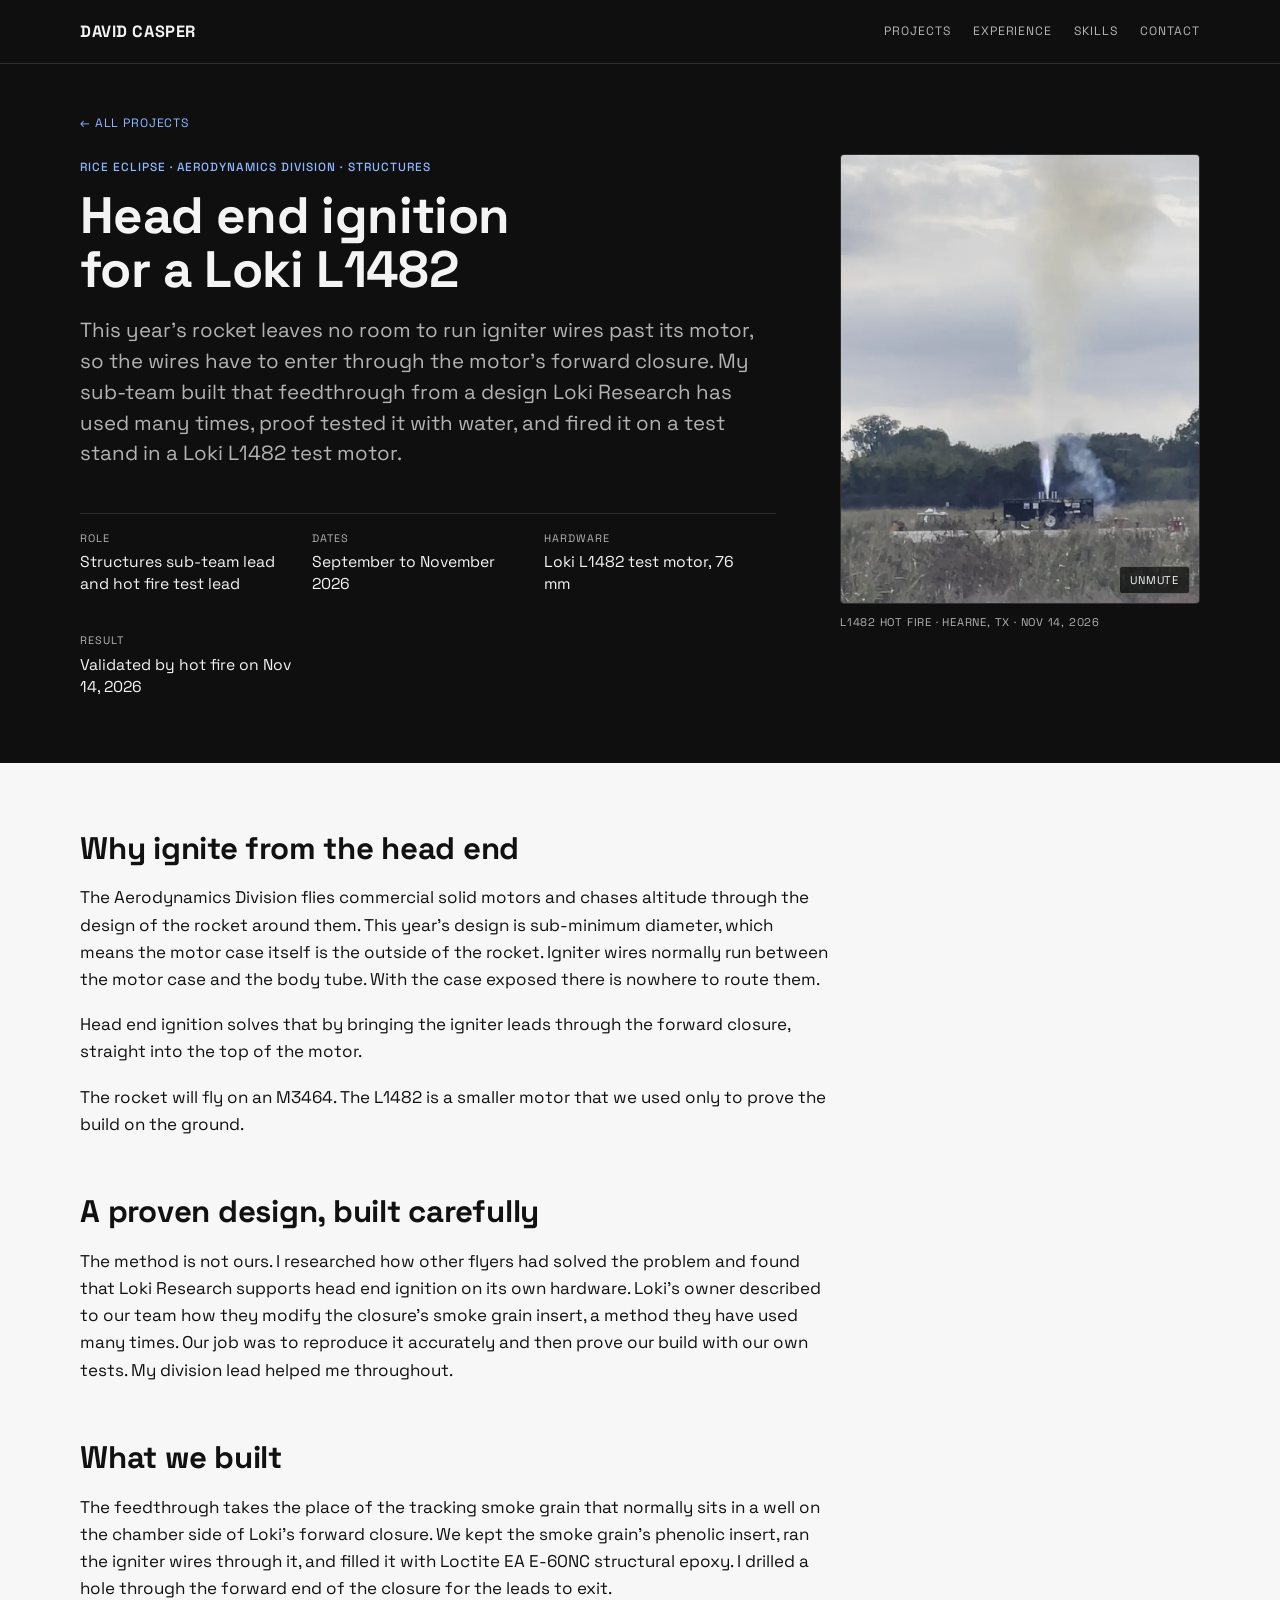
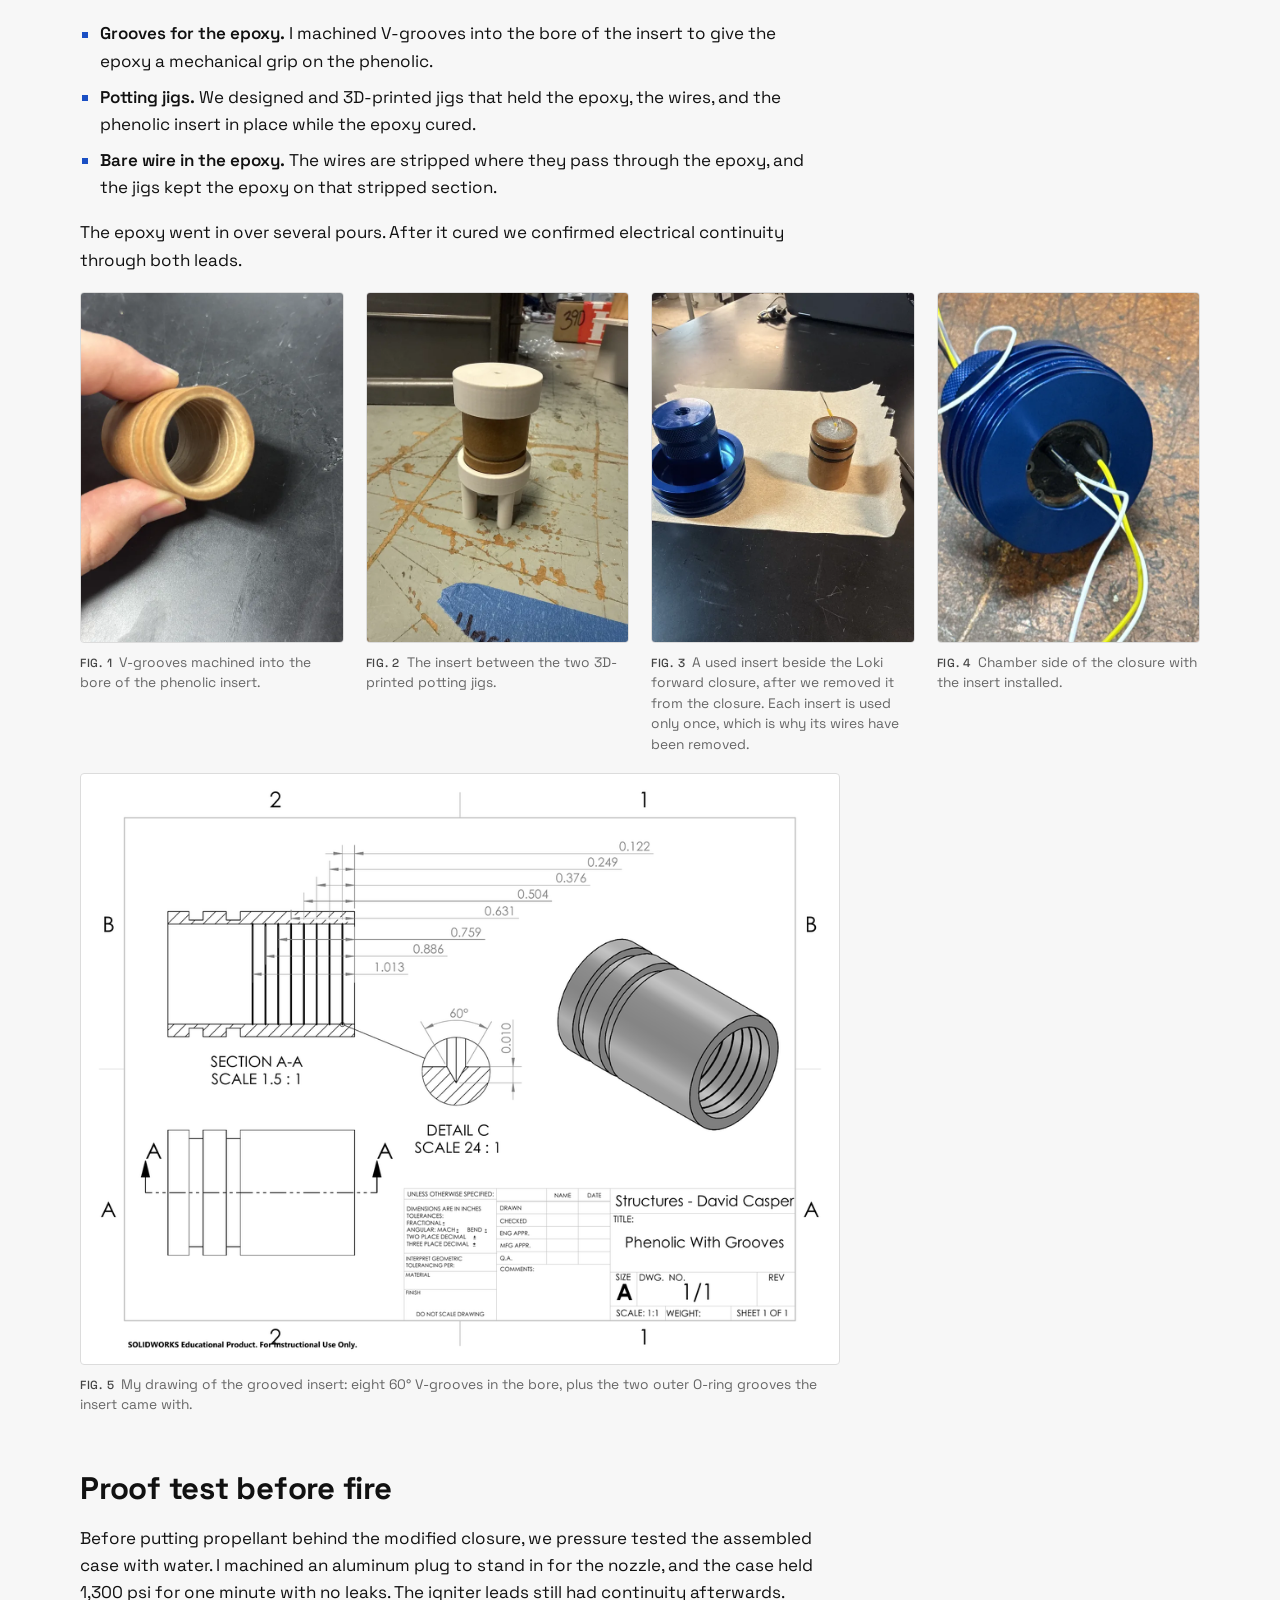
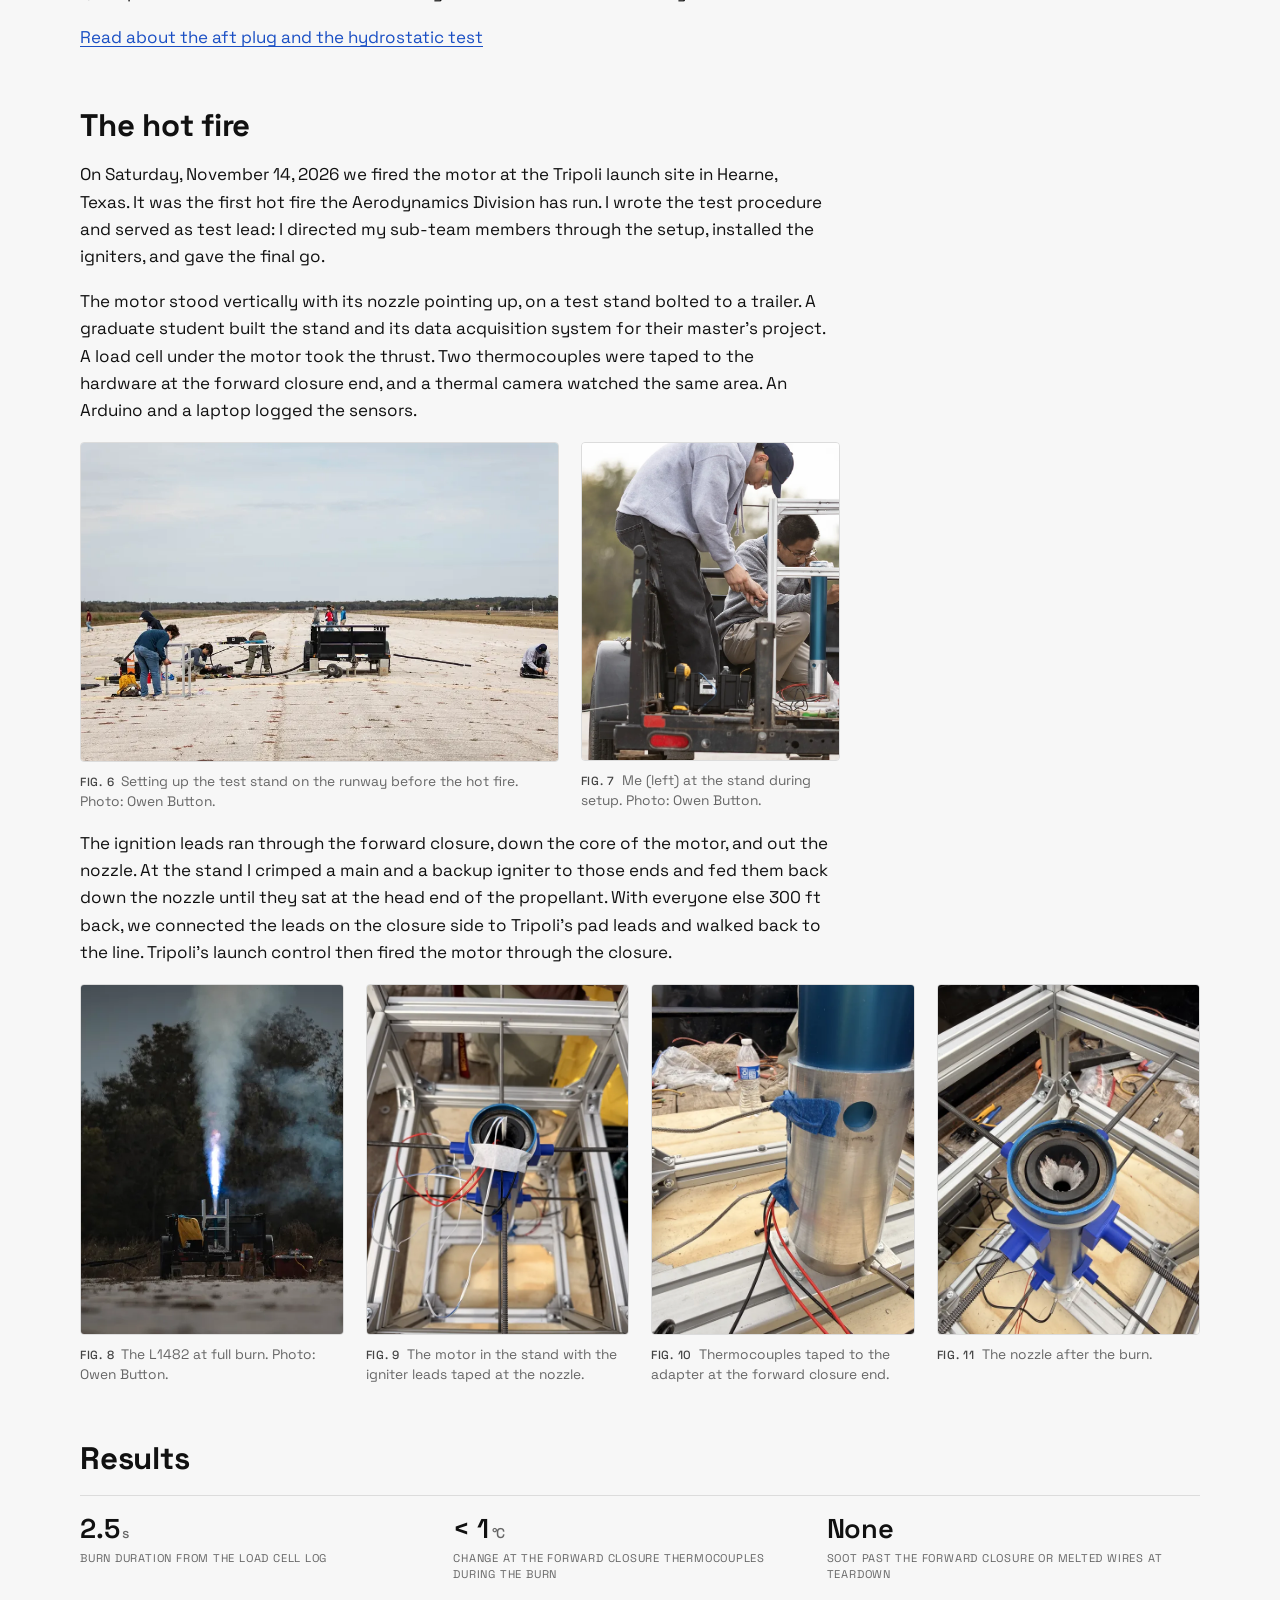
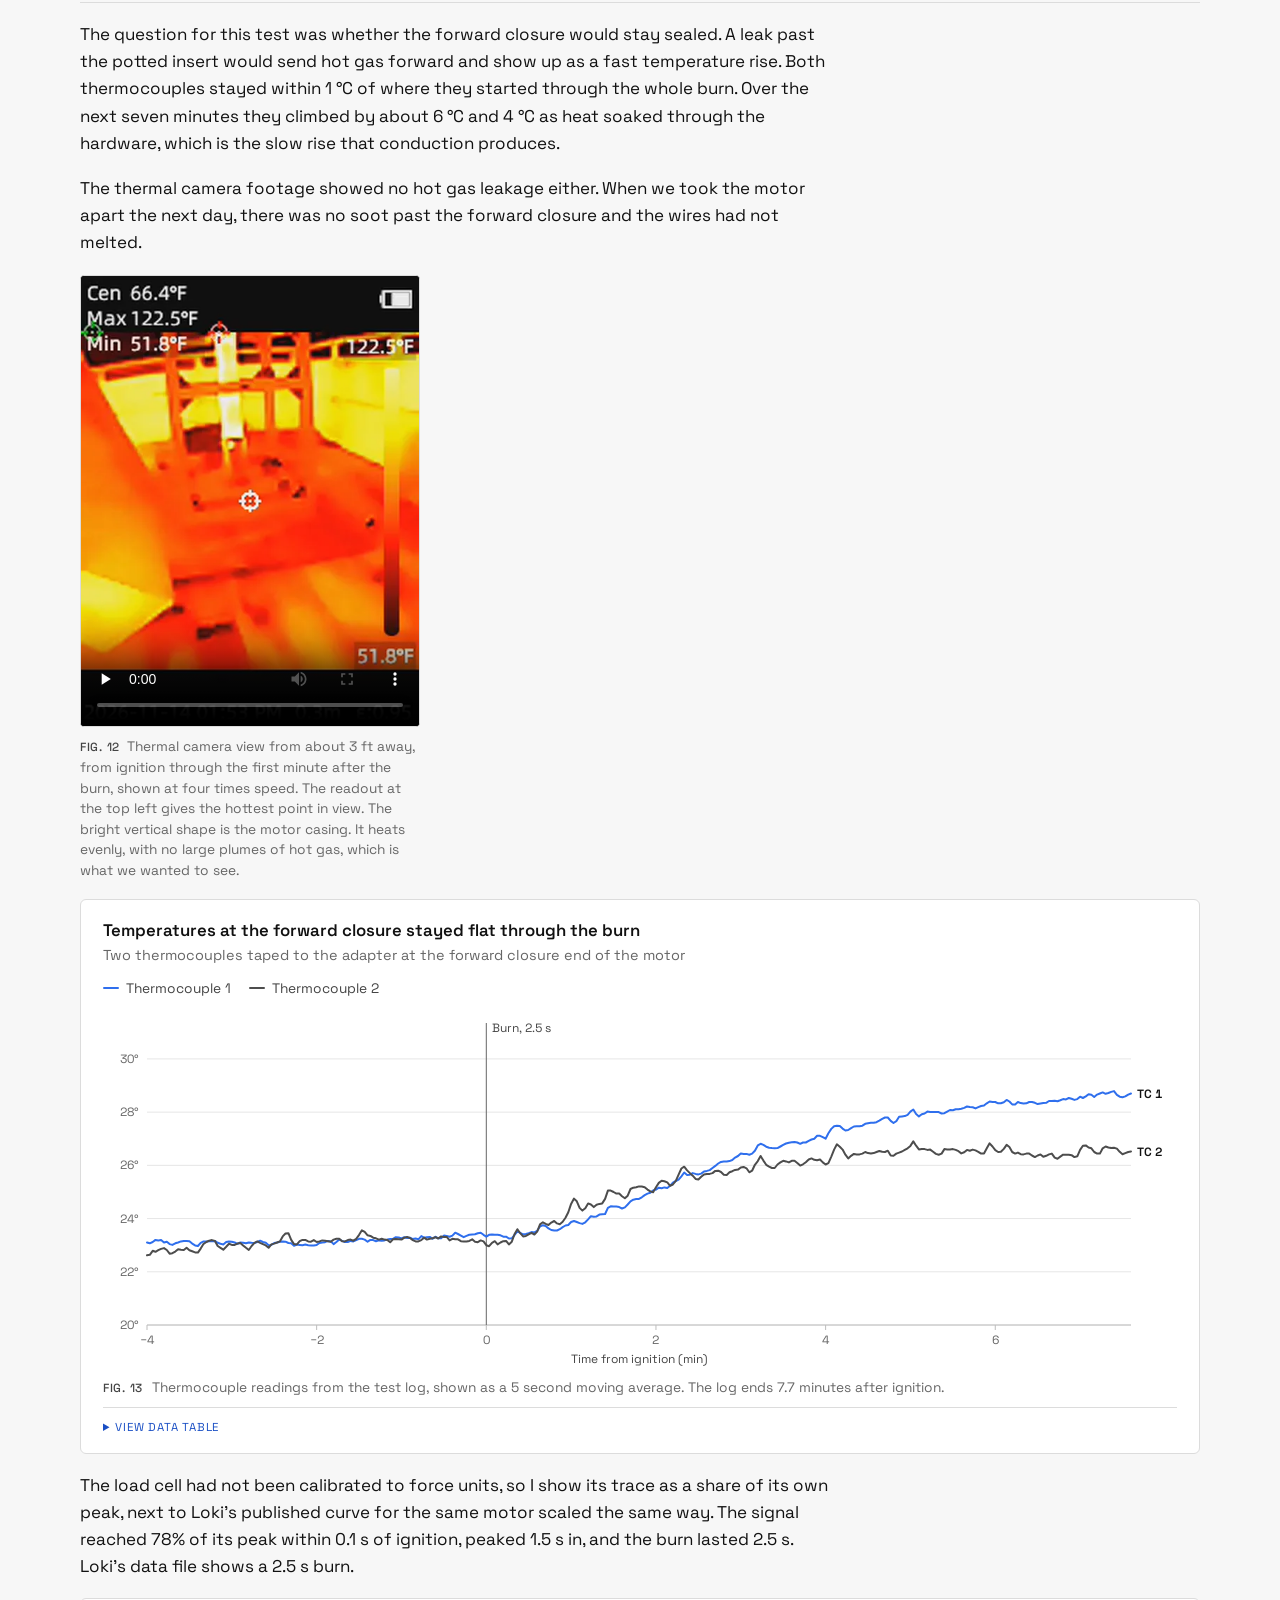
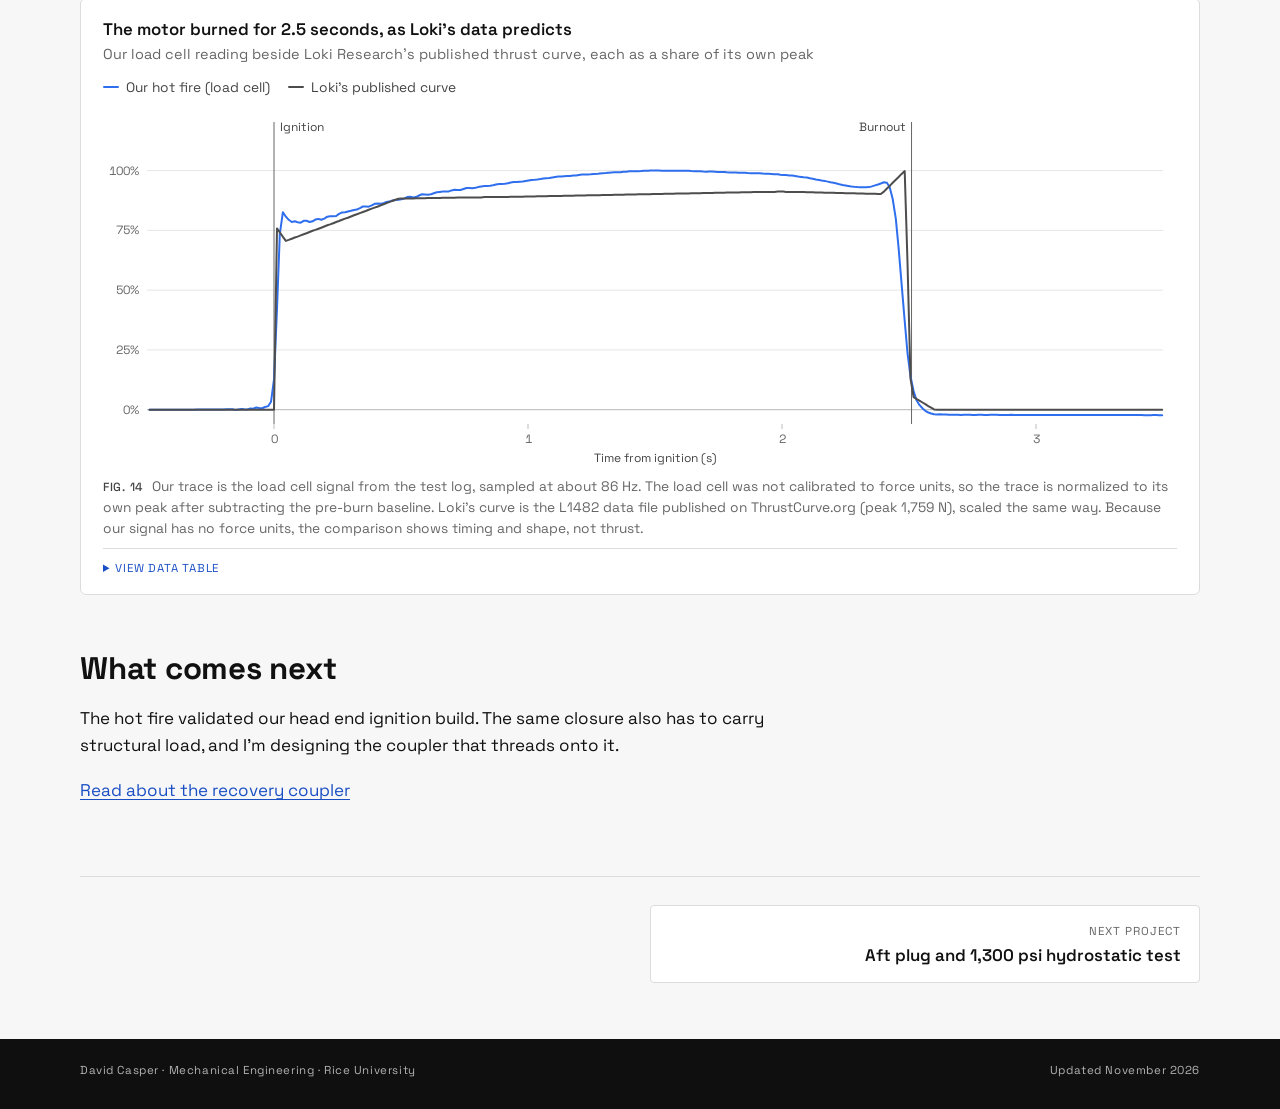
==== commit ab5e75c0: "New home intro, jigs bullet, and Oxford commas Co-Authored-By: Claude Opus 5.5 <noreply@anthropic.co" ====
--- a/projects/head-end-ignition.html
+++ b/projects/head-end-ignition.html
@@ -34,8 +34,8 @@
   <p>The feedthrough takes the place of the tracking smoke grain that normally sits in a well on the chamber side of Loki’s forward closure. We kept the smoke grain’s phenolic insert, ran the igniter wires through it, and filled it with Loctite EA E-60NC structural epoxy. I drilled a hole through the forward end of the closure for the leads to exit.</p>
   <ul>
     <li><strong>Grooves for the epoxy.</strong> I machined V-grooves into the bore of the insert to give the epoxy a mechanical grip on the phenolic.</li>
-    <li><strong>O-rings on the insert.</strong> The insert came with its outer O-ring grooves already machined. The O-rings seal the insert to the closure, so the wire hole needs no seal of its own.</li>
-    <li><strong>Bare wire in the epoxy.</strong> The wires are stripped where they pass through the epoxy. My sub-team members designed and 3D-printed jigs, under my supervision, that kept the epoxy on that stripped section and held it in place while it cured.</li>
+    <li><strong>Potting jigs.</strong> We designed and 3D-printed jigs that held the epoxy, the wires, and the phenolic insert in place while the epoxy cured.</li>
+    <li><strong>Bare wire in the epoxy.</strong> The wires are stripped where they pass through the epoxy, and the jigs kept the epoxy on that stripped section.</li>
   </ul>
   <p>The epoxy went in over several pours. After it cured we confirmed electrical continuity through both leads.</p>
   <div class="figrow">
@@ -63,7 +63,7 @@
     <figure class="fig " style="--ar: 1.5"><a class="frame" href="../assets/img/hotfire-setup-wide-1600.webp" data-caption="Fig. 6. Setting up the test stand on the runway before the hot fire. Photo: Owen Button."><img src="../assets/img/hotfire-setup-wide-800.webp" srcset="../assets/img/hotfire-setup-wide-800.webp 800w, ../assets/img/hotfire-setup-wide-1600.webp 1600w" sizes="(max-width: 820px) 92vw, 760px" width="800" height="533" alt="Wide view of a concrete runway with the test stand trailer and team members setting up equipment" loading="lazy" decoding="async"></a><figcaption><b>Fig. 6</b>Setting up the test stand on the runway before the hot fire. Photo: Owen Button.</figcaption></figure>
     <figure class="fig " style="--ar: 0.8125"><a class="frame" href="../assets/img/hotfire-stand-install-1300.webp" data-caption="Fig. 7. Me (left) at the stand during setup. Photo: Owen Button."><img src="../assets/img/hotfire-stand-install-800.webp" srcset="../assets/img/hotfire-stand-install-800.webp 800w, ../assets/img/hotfire-stand-install-1300.webp 1300w" sizes="(max-width: 820px) 92vw, 760px" width="800" height="985" alt="David Casper, on the left in a gray sweatshirt and cap, leaning over the test stand on the trailer and working on the motor" loading="lazy" decoding="async"></a><figcaption><b>Fig. 7</b>Me (left) at the stand during setup. Photo: Owen Button.</figcaption></figure>
   </div>
-  <p>The ignition leads ran through the forward closure, down the core of the motor and out the nozzle. At the stand I crimped a main and a backup igniter to those ends and fed them back down the nozzle until they sat at the head end of the propellant. With everyone else 300 ft back, we connected the leads on the closure side to Tripoli’s pad leads and walked back to the line. Tripoli’s launch control then fired the motor through the closure.</p>
+  <p>The ignition leads ran through the forward closure, down the core of the motor, and out the nozzle. At the stand I crimped a main and a backup igniter to those ends and fed them back down the nozzle until they sat at the head end of the propellant. With everyone else 300 ft back, we connected the leads on the closure side to Tripoli’s pad leads and walked back to the line. Tripoli’s launch control then fired the motor through the closure.</p>
   <div class="figrow">
     <figure class="fig photo"><a class="frame" href="../assets/img/hotfire-plume-1600.webp" data-caption="Fig. 8. The L1482 at full burn. Photo: Owen Button."><img src="../assets/img/hotfire-plume-800.webp" srcset="../assets/img/hotfire-plume-800.webp 800w, ../assets/img/hotfire-plume-1600.webp 1600w" sizes="(max-width: 640px) 92vw, 420px" width="800" height="600" alt="The motor firing nozzle-up on the trailer stand, a bright blue-white plume rising against dark trees" loading="lazy" decoding="async"></a><figcaption><b>Fig. 8</b>The L1482 at full burn. Photo: Owen Button.</figcaption></figure>
     <figure class="fig photo"><a class="frame" href="../assets/img/hotfire-stand-top-1600.webp" data-caption="Fig. 9. The motor in the stand with the igniter leads taped at the nozzle."><img src="../assets/img/hotfire-stand-top-800.webp" srcset="../assets/img/hotfire-stand-top-800.webp 600w, ../assets/img/hotfire-stand-top-1600.webp 1200w" sizes="(max-width: 640px) 92vw, 420px" width="600" height="800" alt="Looking down into the test stand at the motor with tape across the nozzle and leads coming out" loading="lazy" decoding="async"></a><figcaption><b>Fig. 9</b>The motor in the stand with the igniter leads taped at the nozzle.</figcaption></figure>
@@ -82,7 +82,7 @@
   </div>
   <div class="chart-card"><h3>Temperatures at the forward closure stayed flat through the burn</h3><p class="chart-sub">Two thermocouples taped to the adapter at the forward closure end of the motor</p><p class="chart-legend"><span><i style="--c: var(--series-1)"></i>Thermocouple 1</span><span><i style="--c: var(--series-2)"></i>Thermocouple 2</span></p><div class="chart" data-chart="chart-tc"></div><script type="application/json" id="chart-tc">{"label":"Line chart of two thermocouple temperatures at the forward closure end of the motor. Both stay near 23 degrees Celsius through the burn, then rise slowly to about 29 and 27 degrees over seven minutes.","x":[-4.0,-3.9667,-3.9333,-3.9,-3.8667,-3.8333,-3.8,-3.7667,-3.7333,-3.7,-3.6667,-3.6333,-3.6,-3.5667,-3.5333,-3.5,-3.4667,-3.4333,-3.4,-3.3667,-3.3333,-3.3,-3.2667,-3.2333,-3.2,-3.1667,-3.1333,-3.1,-3.0667,-3.0333,-3.0,-2.9667,-2.9333,-2.9,-2.8667,-2.8333,-2.8,-2.7667,-2.7333,-2.7,-2.6667,-2.6333,-2.6,-2.5667,-2.5333,-2.5,-2.4667,-2.4333,-2.4,-2.3667,-2.3333,-2.3,-2.2667,-2.2333,-2.2,-2.1667,-2.1333,-2.1,-2.0667,-2.0333,-2.0,-1.9667,-1.9333,-1.9,-1.8667,-1.8333,-1.8,-1.7667,-1.7333,-1.7,-1.6667,-1.6333,-1.6,-1.5667,-1.5333,-1.5,-1.4667,-1.4333,-1.4,-1.3667,-1.3333,-1.3,-1.2667,-1.2333,-1.2,-1.1667,-1.1333,-1.1,-1.0667,-1.0333,-1.0,-0.9667,-0.9333,-0.9,-0.8667,-0.8333,-0.8,-0.7667,-0.7333,-0.7,-0.6667,-0.6333,-0.6,-0.5667,-0.5333,-0.5,-0.4667,-0.4333,-0.4,-0.3667,-0.3333,-0.3,-0.2667,-0.2333,-0.2,-0.1667,-0.1333,-0.1,-0.0667,-0.0333,0.0,0.0333,0.0667,0.1,0.1333,0.1667,0.2,0.2333,0.2667,0.3,0.3333,0.3667,0.4,0.4333,0.4667,0.5,0.5333,0.5667,0.6,0.6333,0.6667,0.7,0.7333,0.7667,0.8,0.8333,0.8667,0.9,0.9333,0.9667,1.0,1.0333,1.0667,1.1,1.1333,1.1667,1.2,1.2333,1.2667,1.3,1.3333,1.3667,1.4,1.4333,1.4667,1.5,1.5333,1.5667,1.6,1.6333,1.6667,1.7,1.7333,1.7667,1.8,1.8333,1.8667,1.9,1.9333,1.9667,2.0,2.0333,2.0667,2.1,2.1333,2.1667,2.2,2.2333,2.2667,2.3,2.3333,2.3667,2.4,2.4333,2.4667,2.5,2.5333,2.5667,2.6,2.6333,2.6667,2.7,2.7333,2.7667,2.8,2.8333,2.8667,2.9,2.9333,2.9667,3.0,3.0333,3.0667,3.1,3.1333,3.1667,3.2,3.2333,3.2667,3.3,3.3333,3.3667,3.4,3.4333,3.4667,3.5,3.5333,3.5667,3.6,3.6333,3.6667,3.7,3.7333,3.7667,3.8,3.8333,3.8667,3.9,3.9333,3.9667,4.0,4.0333,4.0667,4.1,4.1333,4.1667,4.2,4.2333,4.2667,4.3,4.3333,4.3667,4.4,4.4333,4.4667,4.5,4.5333,4.5667,4.6,4.6333,4.6667,4.7,4.7333,4.7667,4.8,4.8333,4.8667,4.9,4.9333,4.9667,5.0,5.0333,5.0667,5.1,5.1333,5.1667,5.2,5.2333,5.2667,5.3,5.3333,5.3667,5.4,5.4333,5.4667,5.5,5.5333,5.5667,5.6,5.6333,5.6667,5.7,5.7333,5.7667,5.8,5.8333,5.8667,5.9,5.9333,5.9667,6.0,6.0333,6.0667,6.1,6.1333,6.1667,6.2,6.2333,6.2667,6.3,6.3333,6.3667,6.4,6.4333,6.4667,6.5,6.5333,6.5667,6.6,6.6333,6.6667,6.7,6.7333,6.7667,6.8,6.8333,6.8667,6.9,6.9333,6.9667,7.0,7.0333,7.0667,7.1,7.1333,7.1667,7.2,7.2333,7.2667,7.3,7.3333,7.3667,7.4,7.4333,7.4667,7.5,7.5333,7.5667,7.6],"series":[{"name":"Thermocouple 1","short":"TC 1","color":"--series-1","y":[23.1,23.07,23.12,23.2,23.18,23.19,23.1,23.13,23.04,23.01,23.07,23.1,23.14,23.16,23.16,23.15,23.06,22.99,22.97,23.09,23.14,23.14,23.15,23.15,23.16,23.09,23.05,23.03,23.12,23.14,23.13,23.1,23.05,23.1,23.09,23.07,23.1,23.09,23.08,23.12,23.17,23.12,23.09,23.0,23.01,23.08,23.1,23.13,23.14,23.13,23.08,23.07,22.98,23.02,23.01,23.0,23.02,23.0,22.99,22.99,23.01,23.08,23.1,23.11,23.16,23.14,23.04,23.12,23.21,23.16,23.12,23.12,23.16,23.14,23.19,23.24,23.24,23.21,23.13,23.2,23.19,23.15,23.18,23.17,23.18,23.21,23.23,23.24,23.3,23.29,23.25,23.3,23.27,23.28,23.23,23.25,23.22,23.34,23.28,23.3,23.31,23.24,23.32,23.26,23.26,23.36,23.35,23.32,23.36,23.47,23.42,23.36,23.3,23.35,23.39,23.4,23.41,23.45,23.47,23.39,23.32,23.39,23.4,23.39,23.39,23.37,23.32,23.32,23.25,23.26,23.39,23.52,23.46,23.41,23.42,23.45,23.49,23.48,23.54,23.7,23.75,23.72,23.63,23.57,23.55,23.55,23.6,23.68,23.74,23.76,23.87,23.91,23.87,23.83,23.8,23.86,23.97,24.09,24.07,24.08,24.15,24.16,24.17,24.4,24.46,24.45,24.45,24.43,24.38,24.42,24.53,24.65,24.71,24.73,24.74,24.8,24.88,24.94,24.97,25.06,25.09,25.16,25.14,25.17,25.15,25.23,25.35,25.41,25.46,25.59,25.73,25.64,25.65,25.71,25.68,25.66,25.69,25.77,25.79,25.82,25.9,25.98,26.07,26.13,26.15,26.14,26.16,26.2,26.29,26.35,26.45,26.43,26.43,26.4,26.44,26.55,26.75,26.81,26.77,26.7,26.66,26.65,26.64,26.65,26.71,26.77,26.82,26.85,26.87,26.88,26.86,26.81,26.86,26.86,26.92,26.97,27.0,27.11,27.11,27.06,27.0,27.21,27.37,27.47,27.49,27.48,27.38,27.31,27.33,27.4,27.46,27.47,27.47,27.49,27.56,27.58,27.6,27.6,27.62,27.68,27.75,27.8,27.8,27.67,27.59,27.66,27.83,27.84,27.85,27.9,28.02,28.1,27.93,27.84,27.92,27.95,28.02,28.01,28.0,28.0,28.0,27.95,27.96,28.02,28.08,28.07,28.11,28.11,28.13,28.16,28.21,28.19,28.18,28.14,28.19,28.23,28.25,28.33,28.4,28.38,28.38,28.33,28.33,28.37,28.46,28.4,28.29,28.29,28.38,28.34,28.32,28.33,28.38,28.38,28.35,28.3,28.32,28.34,28.35,28.42,28.42,28.43,28.41,28.45,28.49,28.48,28.53,28.5,28.46,28.49,28.58,28.53,28.59,28.67,28.65,28.57,28.66,28.7,28.74,28.69,28.72,28.76,28.79,28.65,28.58,28.56,28.59,28.66,28.7]},{"name":"Thermocouple 2","short":"TC 2","color":"--series-2","y":[22.62,22.64,22.79,22.75,22.81,22.86,22.89,22.82,22.68,22.7,22.76,22.85,22.83,22.82,22.9,22.81,22.77,22.73,22.72,22.87,23.05,23.12,23.17,23.19,23.16,22.97,22.9,22.83,22.94,23.05,23.01,23.01,23.06,23.08,22.99,22.9,22.82,22.97,23.09,23.14,23.09,23.04,22.99,22.9,23.03,23.06,23.1,23.14,23.33,23.44,23.45,23.2,23.04,23.03,23.15,23.2,23.2,23.14,23.13,23.19,23.12,23.14,23.18,23.17,23.15,23.13,23.21,23.24,23.24,23.15,23.14,23.19,23.21,23.17,23.24,23.39,23.56,23.5,23.37,23.35,23.28,23.26,23.21,23.24,23.21,23.2,23.11,23.22,23.23,23.22,23.21,23.28,23.31,23.27,23.19,23.14,23.14,23.19,23.28,23.21,23.24,23.26,23.3,23.25,23.33,23.31,23.31,23.18,23.24,23.22,23.22,23.15,23.14,23.14,23.16,23.22,23.13,23.11,23.18,23.14,23.0,22.96,23.09,23.15,23.03,23.1,23.15,23.16,23.03,23.13,23.42,23.6,23.45,23.33,23.35,23.41,23.46,23.4,23.51,23.78,23.86,23.8,23.76,23.85,23.91,23.82,23.79,23.88,24.03,24.24,24.55,24.75,24.65,24.4,24.3,24.39,24.57,24.53,24.43,24.52,24.55,24.57,24.74,25.05,25.05,25.0,24.94,24.94,24.84,24.76,24.86,25.11,25.16,25.18,25.21,25.2,25.18,25.09,25.02,24.99,25.18,25.34,25.42,25.4,25.36,25.23,25.28,25.42,25.65,25.88,25.95,25.81,25.71,25.61,25.49,25.47,25.57,25.66,25.68,25.68,25.71,25.79,25.8,25.75,25.65,25.64,25.74,25.78,25.83,25.84,25.92,25.94,25.89,25.74,25.8,26.02,26.16,26.35,26.18,26.02,25.95,25.9,25.9,26.03,26.11,26.17,26.15,26.11,26.17,26.17,26.09,25.99,26.04,26.12,26.22,26.26,26.21,26.19,26.22,26.11,26.03,26.08,26.33,26.59,26.79,26.7,26.59,26.4,26.26,26.36,26.43,26.41,26.41,26.44,26.5,26.46,26.44,26.46,26.5,26.54,26.51,26.5,26.55,26.37,26.36,26.44,26.48,26.52,26.58,26.64,26.73,26.9,26.74,26.6,26.62,26.61,26.58,26.59,26.51,26.43,26.4,26.44,26.61,26.6,26.6,26.61,26.58,26.53,26.45,26.49,26.58,26.55,26.59,26.56,26.51,26.44,26.45,26.64,26.83,26.71,26.57,26.5,26.51,26.62,26.77,26.69,26.5,26.44,26.48,26.42,26.41,26.44,26.44,26.37,26.31,26.37,26.41,26.32,26.36,26.41,26.44,26.29,26.25,26.33,26.4,26.4,26.4,26.38,26.31,26.34,26.58,26.74,26.75,26.67,26.64,26.5,26.44,26.44,26.64,26.71,26.67,26.65,26.66,26.63,26.51,26.42,26.46,26.5,26.52]}],"xDomain":[-4,7.6],"yDomain":[20,31.5],"xTicks":[-4,-2,0,2,4,6],"yTicks":[20,22,24,26,28,30],"baseline":20,"xFmt":"min","yFmt":"degC","xTitle":"Time from ignition (min)","marks":[{"x":0,"label":"Burn, 2.5 s"}]}</script><p class="chart-note"><b>Fig. 13</b> Thermocouple readings from the test log, shown as a 5 second moving average. The log ends 7.7 minutes after ignition.</p><details class="tableview"><summary>View data table</summary><div class="table-wrap"><table class="data"><thead><tr><th scope="col">Time from ignition (min)</th><th scope="col" class="num">Thermocouple 1 (°C)</th><th scope="col" class="num">Thermocouple 2 (°C)</th></tr></thead><tbody><tr><td>−4.0</td><td class="num">23.1</td><td class="num">22.6</td></tr><tr><td>−3.5</td><td class="num">23.2</td><td class="num">22.8</td></tr><tr><td>−3.0</td><td class="num">23.1</td><td class="num">23.0</td></tr><tr><td>−2.5</td><td class="num">23.1</td><td class="num">23.1</td></tr><tr><td>−2.0</td><td class="num">23.0</td><td class="num">23.1</td></tr><tr><td>−1.5</td><td class="num">23.2</td><td class="num">23.4</td></tr><tr><td>−1.0</td><td class="num">23.2</td><td class="num">23.2</td></tr><tr><td>−0.5</td><td class="num">23.4</td><td class="num">23.3</td></tr><tr><td>0.0</td><td class="num">23.3</td><td class="num">23.0</td></tr><tr><td>0.5</td><td class="num">23.5</td><td class="num">23.4</td></tr><tr><td>1.0</td><td class="num">23.9</td><td class="num">24.6</td></tr><tr><td>1.5</td><td class="num">24.5</td><td class="num">25.0</td></tr><tr><td>2.0</td><td class="num">25.1</td><td class="num">25.2</td></tr><tr><td>2.5</td><td class="num">25.7</td><td class="num">25.5</td></tr><tr><td>3.0</td><td class="num">26.4</td><td class="num">25.9</td></tr><tr><td>3.5</td><td class="num">26.8</td><td class="num">26.2</td></tr><tr><td>4.0</td><td class="num">27.0</td><td class="num">26.0</td></tr><tr><td>4.5</td><td class="num">27.6</td><td class="num">26.5</td></tr><tr><td>5.0</td><td class="num">28.0</td><td class="num">26.7</td></tr><tr><td>5.5</td><td class="num">28.1</td><td class="num">26.6</td></tr><tr><td>6.0</td><td class="num">28.4</td><td class="num">26.6</td></tr><tr><td>6.5</td><td class="num">28.3</td><td class="num">26.4</td></tr><tr><td>7.0</td><td class="num">28.6</td><td class="num">26.6</td></tr><tr><td>7.5</td><td class="num">28.6</td><td class="num">26.4</td></tr></tbody></table></div></details></div>
   <p>The load cell had not been calibrated to force units, so I show its trace as a share of its own peak, next to Loki’s published curve for the same motor scaled the same way. The signal reached 78% of its peak within 0.1 s of ignition, peaked 1.5 s in, and the burn lasted 2.5 s. Loki’s data file shows a 2.5 s burn.</p>
-  <div class="chart-card"><h3>The motor burned for 2.5 seconds, as Loki’s data predicts</h3><p class="chart-sub">Our load cell reading beside Loki Research’s published thrust curve, each as a share of its own peak</p><p class="chart-legend"><span><i style="--c: var(--series-1)"></i>Our hot fire (load cell)</span><span><i style="--c: var(--series-2)"></i>Loki’s published curve</span></p><div class="chart" data-chart="chart-burn"></div><script type="application/json" id="chart-burn">{"label":"Line chart comparing the hot fire load cell signal with Loki Research's published thrust curve for the L1482, each as a percentage of its own peak. Our signal jumps to about 78 percent within 0.1 seconds of ignition, peaks at 1.5 seconds and drops to zero at 2.5 seconds. Loki's curve starts near 76 percent, rises slowly to its peak just before 2.5 seconds and ends at 2.6 seconds.","x":[-0.49,-0.478,-0.466,-0.455,-0.443,-0.431,-0.42,-0.408,-0.396,-0.385,-0.373,-0.361,-0.35,-0.338,-0.326,-0.315,-0.303,-0.291,-0.28,-0.268,-0.256,-0.245,-0.233,-0.221,-0.21,-0.198,-0.187,-0.175,-0.163,-0.152,-0.14,-0.128,-0.117,-0.105,-0.093,-0.082,-0.07,-0.058,-0.047,-0.035,-0.023,-0.012,0.0,0.012,0.023,0.035,0.047,0.058,0.07,0.082,0.093,0.105,0.117,0.128,0.14,0.152,0.163,0.175,0.186,0.198,0.21,0.221,0.233,0.245,0.256,0.268,0.28,0.291,0.303,0.315,0.326,0.338,0.35,0.361,0.373,0.385,0.396,0.409,0.42,0.431,0.443,0.46,0.466,0.478,0.49,0.501,0.513,0.524,0.536,0.548,0.559,0.571,0.583,0.594,0.606,0.618,0.629,0.641,0.653,0.664,0.676,0.688,0.699,0.711,0.723,0.734,0.746,0.758,0.769,0.781,0.793,0.804,0.816,0.828,0.839,0.851,0.862,0.874,0.886,0.897,0.909,0.921,0.932,0.944,0.956,0.967,0.979,0.991,1.002,1.014,1.026,1.037,1.049,1.061,1.072,1.084,1.096,1.107,1.119,1.131,1.142,1.154,1.166,1.177,1.189,1.2,1.212,1.224,1.235,1.247,1.259,1.276,1.282,1.294,1.306,1.317,1.329,1.34,1.352,1.364,1.375,1.387,1.399,1.411,1.422,1.434,1.445,1.457,1.475,1.48,1.492,1.504,1.515,1.527,1.538,1.55,1.562,1.573,1.585,1.597,1.608,1.62,1.632,1.643,1.655,1.667,1.678,1.69,1.702,1.713,1.725,1.737,1.748,1.76,1.772,1.783,1.795,1.807,1.818,1.83,1.842,1.853,1.865,1.877,1.888,1.9,1.912,1.923,1.935,1.946,1.958,1.97,1.984,1.993,2.005,2.016,2.028,2.04,2.051,2.063,2.075,2.086,2.098,2.11,2.121,2.133,2.146,2.156,2.168,2.18,2.191,2.203,2.215,2.226,2.238,2.25,2.261,2.273,2.284,2.296,2.308,2.319,2.331,2.343,2.354,2.366,2.378,2.389,2.401,2.413,2.424,2.436,2.448,2.459,2.471,2.483,2.494,2.506,2.518,2.529,2.541,2.553,2.564,2.576,2.587,2.599,2.611,2.622,2.634,2.646,2.657,2.669,2.681,2.692,2.704,2.716,2.727,2.739,2.751,2.762,2.774,2.786,2.797,2.809,2.821,2.832,2.844,2.856,2.867,2.879,2.891,2.902,2.914,2.926,2.937,2.949,2.96,2.972,2.984,3.002,3.007,3.019,3.03,3.042,3.054,3.065,3.077,3.089,3.1,3.112,3.124,3.135,3.147,3.159,3.17,3.182,3.194,3.205,3.217,3.229,3.24,3.252,3.264,3.275,3.287,3.299,3.31,3.322,3.334,3.345,3.357,3.368,3.38,3.392,3.403,3.415,3.427,3.438,3.45,3.462,3.473,3.485,3.497],"series":[{"name":"Our hot fire","short":"","color":"--series-1","y":[0.0,0.0,-0.0,-0.0,0.0,0.0,0.0,0.0,0.0,0.0,0.0,0.0,0.0,0.0,0.0,0.0,0.1,0.1,0.1,0.1,0.1,0.1,0.1,0.1,0.1,0.1,0.2,0.2,0.2,-0.1,0.1,0.3,0.2,0.1,0.5,0.4,0.9,0.7,0.6,1.1,1.5,3.3,12.6,42.2,73.4,82.6,80.7,79.4,78.5,78.8,78.4,78.2,79.0,79.0,78.5,78.8,79.5,79.8,79.4,79.9,80.7,80.9,80.9,81.0,81.9,82.5,82.6,82.9,83.2,83.5,83.7,84.3,85.0,85.0,84.9,85.5,86.1,86.2,86.1,86.4,86.9,87.2,87.5,87.7,87.8,88.0,88.3,88.9,89.1,88.8,88.9,89.6,90.1,90.0,89.9,90.1,90.5,90.9,91.1,91.2,91.2,91.3,91.7,92.0,91.9,91.9,92.3,92.7,92.7,92.6,92.8,93.1,93.3,93.5,93.6,93.7,93.9,94.2,94.4,94.4,94.5,94.7,95.0,95.2,95.2,95.3,95.5,95.7,95.9,96.1,96.2,96.3,96.5,96.7,96.8,96.9,97.1,97.3,97.5,97.5,97.6,97.7,97.8,97.9,98.0,98.2,98.4,98.4,98.4,98.5,98.6,98.7,98.8,98.9,99.0,99.1,99.2,99.3,99.3,99.3,99.5,99.5,99.7,99.7,99.7,99.7,99.8,99.9,99.9,100.0,100.0,100.0,100.0,99.9,99.9,99.9,99.9,99.9,99.9,99.9,99.9,99.9,99.9,99.8,99.7,99.7,99.7,99.6,99.5,99.6,99.6,99.5,99.4,99.4,99.4,99.3,99.2,99.2,99.2,99.1,99.1,99.1,99.0,98.9,98.9,98.9,98.9,98.8,98.7,98.7,98.6,98.5,98.5,98.3,98.2,98.1,98.0,97.9,97.7,97.5,97.3,97.2,97.1,96.8,96.6,96.3,96.1,95.9,95.7,95.4,95.1,94.9,94.6,94.3,94.0,93.8,93.6,93.4,93.2,93.1,93.0,93.0,93.0,93.1,93.4,93.8,94.2,94.6,95.1,94.9,93.0,88.1,79.9,67.7,52.5,37.1,23.7,13.9,7.8,4.1,2.0,0.6,-0.5,-1.2,-1.6,-1.9,-2.0,-1.9,-2.0,-2.0,-2.1,-2.1,-2.1,-2.1,-2.2,-2.1,-2.1,-2.1,-2.2,-2.2,-2.1,-2.1,-2.2,-2.2,-2.1,-2.1,-2.1,-2.2,-2.2,-2.2,-2.2,-2.1,-2.2,-2.2,-2.2,-2.2,-2.2,-2.2,-2.2,-2.2,-2.2,-2.2,-2.2,-2.2,-2.2,-2.2,-2.2,-2.2,-2.2,-2.2,-2.2,-2.2,-2.2,-2.2,-2.2,-2.2,-2.2,-2.2,-2.2,-2.2,-2.2,-2.2,-2.2,-2.2,-2.2,-2.2,-2.2,-2.2,-2.2,-2.2,-2.2,-2.2,-2.2,-2.2,-2.2,-2.2,-2.3,-2.3,-2.3,-2.2,-2.2,-2.3,-2.3]},{"name":"Loki published","short":"","color":"--series-2","y":[0.0,0.0,0.0,0.0,0.0,0.0,0.0,0.0,0.0,0.0,0.0,0.0,0.0,0.0,0.0,0.0,0.0,0.0,0.0,0.0,0.0,0.0,0.0,0.0,0.0,0.0,0.0,0.0,0.0,0.0,0.0,0.0,0.0,0.0,0.0,0.0,0.0,0.0,0.0,0.0,0.0,0.0,0.0,75.8,74.2,72.3,70.6,71.0,71.5,72.0,72.4,72.9,73.4,73.8,74.3,74.8,75.2,75.7,76.1,76.6,77.1,77.5,78.0,78.5,78.9,79.4,79.9,80.3,80.8,81.3,81.7,82.2,82.7,83.1,83.6,84.1,84.5,85.0,85.5,85.9,86.4,87.1,87.3,87.8,88.2,88.3,88.3,88.3,88.3,88.3,88.4,88.4,88.4,88.4,88.5,88.5,88.5,88.5,88.5,88.6,88.6,88.6,88.6,88.6,88.7,88.7,88.7,88.7,88.8,88.8,88.8,88.8,88.8,88.9,88.9,88.9,88.9,89.0,89.0,89.0,89.0,89.0,89.1,89.1,89.1,89.1,89.1,89.2,89.2,89.2,89.2,89.3,89.3,89.3,89.3,89.4,89.4,89.4,89.4,89.4,89.5,89.5,89.5,89.5,89.6,89.6,89.6,89.6,89.7,89.7,89.7,89.7,89.7,89.8,89.8,89.8,89.8,89.9,89.9,89.9,89.9,90.0,90.0,90.0,90.0,90.1,90.1,90.1,90.1,90.1,90.2,90.2,90.2,90.2,90.3,90.3,90.3,90.3,90.4,90.4,90.4,90.4,90.4,90.5,90.5,90.5,90.5,90.6,90.6,90.6,90.6,90.7,90.7,90.7,90.7,90.8,90.8,90.8,90.8,90.8,90.9,90.9,90.9,90.9,91.0,91.0,91.0,91.0,91.1,91.1,91.1,91.1,91.2,91.2,91.2,91.1,91.1,91.1,91.0,91.0,91.0,91.0,90.9,90.9,90.9,90.8,90.8,90.8,90.7,90.7,90.7,90.7,90.6,90.6,90.6,90.5,90.5,90.5,90.5,90.4,90.4,90.4,90.3,90.3,90.3,90.3,90.2,90.2,91.2,92.5,93.6,94.9,96.2,97.3,98.6,99.8,61.5,13.0,5.2,4.5,3.8,3.0,2.3,1.5,0.8,0.1,0.0,0.0,0.0,0.0,0.0,0.0,0.0,0.0,0.0,0.0,0.0,0.0,0.0,0.0,0.0,0.0,0.0,0.0,0.0,0.0,0.0,0.0,0.0,0.0,0.0,0.0,0.0,0.0,0.0,0.0,0.0,0.0,0.0,0.0,0.0,0.0,0.0,0.0,0.0,0.0,0.0,0.0,0.0,0.0,0.0,0.0,0.0,0.0,0.0,0.0,0.0,0.0,0.0,0.0,0.0,0.0,0.0,0.0,0.0,0.0,0.0,0.0,0.0,0.0,0.0,0.0,0.0,0.0,0.0,0.0,0.0,0.0,0.0,0.0,0.0,0.0,0.0]}],"xDomain":[-0.5,3.5],"yDomain":[-6,122],"xTicks":[0,1,2,3],"yTicks":[0,25,50,75,100],"baseline":0,"xFmt":"s","yFmt":"pct","xTitle":"Time from ignition (s)","marks":[{"x":0,"label":"Ignition"},{"x":2.51,"label":"Burnout","side":"left"}]}</script><p class="chart-note"><b>Fig. 14</b> Our trace is the load cell signal from the test log, sampled at about 86 Hz. The load cell was not calibrated to force units, so the trace is normalized to its own peak after subtracting the pre-burn baseline. Loki’s curve is the L1482 data file published on ThrustCurve.org (peak 1,759 N), scaled the same way. Because our signal has no force units, the comparison shows timing and shape, not thrust.</p><details class="tableview"><summary>View data table</summary><div class="table-wrap"><table class="data"><thead><tr><th scope="col">Time from ignition (s)</th><th scope="col" class="num">Our signal (% of peak)</th><th scope="col" class="num">Loki curve (% of peak)</th></tr></thead><tbody><tr><td>−0.3</td><td class="num">0.1</td><td class="num">0.0</td></tr><tr><td>−0.2</td><td class="num">0.1</td><td class="num">0.0</td></tr><tr><td>−0.1</td><td class="num">0.1</td><td class="num">0.0</td></tr><tr><td>0.0</td><td class="num">12.6</td><td class="num">0.0</td></tr><tr><td>0.1</td><td class="num">78.2</td><td class="num">72.7</td></tr><tr><td>0.2</td><td class="num">79.9</td><td class="num">76.7</td></tr><tr><td>0.3</td><td class="num">83.2</td><td class="num">80.7</td></tr><tr><td>0.4</td><td class="num">86.1</td><td class="num">84.7</td></tr><tr><td>0.5</td><td class="num">88.0</td><td class="num">88.3</td></tr><tr><td>0.6</td><td class="num">90.0</td><td class="num">88.4</td></tr><tr><td>0.7</td><td class="num">91.7</td><td class="num">88.6</td></tr><tr><td>0.8</td><td class="num">93.1</td><td class="num">88.8</td></tr><tr><td>0.9</td><td class="num">94.4</td><td class="num">89.0</td></tr><tr><td>1.0</td><td class="num">95.9</td><td class="num">89.2</td></tr><tr><td>1.1</td><td class="num">97.1</td><td class="num">89.4</td></tr><tr><td>1.2</td><td class="num">98.2</td><td class="num">89.6</td></tr><tr><td>1.3</td><td class="num">99.0</td><td class="num">89.8</td></tr><tr><td>1.4</td><td class="num">99.7</td><td class="num">90.0</td></tr><tr><td>1.5</td><td class="num">100.0</td><td class="num">90.2</td></tr><tr><td>1.6</td><td class="num">99.9</td><td class="num">90.4</td></tr><tr><td>1.7</td><td class="num">99.5</td><td class="num">90.6</td></tr><tr><td>1.8</td><td class="num">99.2</td><td class="num">90.8</td></tr><tr><td>1.9</td><td class="num">98.9</td><td class="num">91.0</td></tr><tr><td>2.0</td><td class="num">98.2</td><td class="num">91.2</td></tr><tr><td>2.1</td><td class="num">97.1</td><td class="num">90.9</td></tr><tr><td>2.2</td><td class="num">94.9</td><td class="num">90.7</td></tr><tr><td>2.3</td><td class="num">93.1</td><td class="num">90.4</td></tr><tr><td>2.4</td><td class="num">95.1</td><td class="num">91.1</td></tr><tr><td>2.5</td><td class="num">23.7</td><td class="num">37.2</td></tr><tr><td>2.6</td><td class="num">−1.9</td><td class="num">0.0</td></tr><tr><td>2.7</td><td class="num">−2.2</td><td class="num">0.0</td></tr><tr><td>2.8</td><td class="num">−2.2</td><td class="num">0.0</td></tr><tr><td>2.9</td><td class="num">−2.1</td><td class="num">0.0</td></tr><tr><td>3.0</td><td class="num">−2.2</td><td class="num">0.0</td></tr></tbody></table></div></details></div>
+  <div class="chart-card"><h3>The motor burned for 2.5 seconds, as Loki’s data predicts</h3><p class="chart-sub">Our load cell reading beside Loki Research’s published thrust curve, each as a share of its own peak</p><p class="chart-legend"><span><i style="--c: var(--series-1)"></i>Our hot fire (load cell)</span><span><i style="--c: var(--series-2)"></i>Loki’s published curve</span></p><div class="chart" data-chart="chart-burn"></div><script type="application/json" id="chart-burn">{"label":"Line chart comparing the hot fire load cell signal with Loki Research's published thrust curve for the L1482, each as a percentage of its own peak. Our signal jumps to about 78 percent within 0.1 seconds of ignition, peaks at 1.5 seconds, and drops to zero at 2.5 seconds. Loki's curve starts near 76 percent, rises slowly to its peak just before 2.5 seconds, and ends at 2.6 seconds.","x":[-0.49,-0.478,-0.466,-0.455,-0.443,-0.431,-0.42,-0.408,-0.396,-0.385,-0.373,-0.361,-0.35,-0.338,-0.326,-0.315,-0.303,-0.291,-0.28,-0.268,-0.256,-0.245,-0.233,-0.221,-0.21,-0.198,-0.187,-0.175,-0.163,-0.152,-0.14,-0.128,-0.117,-0.105,-0.093,-0.082,-0.07,-0.058,-0.047,-0.035,-0.023,-0.012,0.0,0.012,0.023,0.035,0.047,0.058,0.07,0.082,0.093,0.105,0.117,0.128,0.14,0.152,0.163,0.175,0.186,0.198,0.21,0.221,0.233,0.245,0.256,0.268,0.28,0.291,0.303,0.315,0.326,0.338,0.35,0.361,0.373,0.385,0.396,0.409,0.42,0.431,0.443,0.46,0.466,0.478,0.49,0.501,0.513,0.524,0.536,0.548,0.559,0.571,0.583,0.594,0.606,0.618,0.629,0.641,0.653,0.664,0.676,0.688,0.699,0.711,0.723,0.734,0.746,0.758,0.769,0.781,0.793,0.804,0.816,0.828,0.839,0.851,0.862,0.874,0.886,0.897,0.909,0.921,0.932,0.944,0.956,0.967,0.979,0.991,1.002,1.014,1.026,1.037,1.049,1.061,1.072,1.084,1.096,1.107,1.119,1.131,1.142,1.154,1.166,1.177,1.189,1.2,1.212,1.224,1.235,1.247,1.259,1.276,1.282,1.294,1.306,1.317,1.329,1.34,1.352,1.364,1.375,1.387,1.399,1.411,1.422,1.434,1.445,1.457,1.475,1.48,1.492,1.504,1.515,1.527,1.538,1.55,1.562,1.573,1.585,1.597,1.608,1.62,1.632,1.643,1.655,1.667,1.678,1.69,1.702,1.713,1.725,1.737,1.748,1.76,1.772,1.783,1.795,1.807,1.818,1.83,1.842,1.853,1.865,1.877,1.888,1.9,1.912,1.923,1.935,1.946,1.958,1.97,1.984,1.993,2.005,2.016,2.028,2.04,2.051,2.063,2.075,2.086,2.098,2.11,2.121,2.133,2.146,2.156,2.168,2.18,2.191,2.203,2.215,2.226,2.238,2.25,2.261,2.273,2.284,2.296,2.308,2.319,2.331,2.343,2.354,2.366,2.378,2.389,2.401,2.413,2.424,2.436,2.448,2.459,2.471,2.483,2.494,2.506,2.518,2.529,2.541,2.553,2.564,2.576,2.587,2.599,2.611,2.622,2.634,2.646,2.657,2.669,2.681,2.692,2.704,2.716,2.727,2.739,2.751,2.762,2.774,2.786,2.797,2.809,2.821,2.832,2.844,2.856,2.867,2.879,2.891,2.902,2.914,2.926,2.937,2.949,2.96,2.972,2.984,3.002,3.007,3.019,3.03,3.042,3.054,3.065,3.077,3.089,3.1,3.112,3.124,3.135,3.147,3.159,3.17,3.182,3.194,3.205,3.217,3.229,3.24,3.252,3.264,3.275,3.287,3.299,3.31,3.322,3.334,3.345,3.357,3.368,3.38,3.392,3.403,3.415,3.427,3.438,3.45,3.462,3.473,3.485,3.497],"series":[{"name":"Our hot fire","short":"","color":"--series-1","y":[0.0,0.0,-0.0,-0.0,0.0,0.0,0.0,0.0,0.0,0.0,0.0,0.0,0.0,0.0,0.0,0.0,0.1,0.1,0.1,0.1,0.1,0.1,0.1,0.1,0.1,0.1,0.2,0.2,0.2,-0.1,0.1,0.3,0.2,0.1,0.5,0.4,0.9,0.7,0.6,1.1,1.5,3.3,12.6,42.2,73.4,82.6,80.7,79.4,78.5,78.8,78.4,78.2,79.0,79.0,78.5,78.8,79.5,79.8,79.4,79.9,80.7,80.9,80.9,81.0,81.9,82.5,82.6,82.9,83.2,83.5,83.7,84.3,85.0,85.0,84.9,85.5,86.1,86.2,86.1,86.4,86.9,87.2,87.5,87.7,87.8,88.0,88.3,88.9,89.1,88.8,88.9,89.6,90.1,90.0,89.9,90.1,90.5,90.9,91.1,91.2,91.2,91.3,91.7,92.0,91.9,91.9,92.3,92.7,92.7,92.6,92.8,93.1,93.3,93.5,93.6,93.7,93.9,94.2,94.4,94.4,94.5,94.7,95.0,95.2,95.2,95.3,95.5,95.7,95.9,96.1,96.2,96.3,96.5,96.7,96.8,96.9,97.1,97.3,97.5,97.5,97.6,97.7,97.8,97.9,98.0,98.2,98.4,98.4,98.4,98.5,98.6,98.7,98.8,98.9,99.0,99.1,99.2,99.3,99.3,99.3,99.5,99.5,99.7,99.7,99.7,99.7,99.8,99.9,99.9,100.0,100.0,100.0,100.0,99.9,99.9,99.9,99.9,99.9,99.9,99.9,99.9,99.9,99.9,99.8,99.7,99.7,99.7,99.6,99.5,99.6,99.6,99.5,99.4,99.4,99.4,99.3,99.2,99.2,99.2,99.1,99.1,99.1,99.0,98.9,98.9,98.9,98.9,98.8,98.7,98.7,98.6,98.5,98.5,98.3,98.2,98.1,98.0,97.9,97.7,97.5,97.3,97.2,97.1,96.8,96.6,96.3,96.1,95.9,95.7,95.4,95.1,94.9,94.6,94.3,94.0,93.8,93.6,93.4,93.2,93.1,93.0,93.0,93.0,93.1,93.4,93.8,94.2,94.6,95.1,94.9,93.0,88.1,79.9,67.7,52.5,37.1,23.7,13.9,7.8,4.1,2.0,0.6,-0.5,-1.2,-1.6,-1.9,-2.0,-1.9,-2.0,-2.0,-2.1,-2.1,-2.1,-2.1,-2.2,-2.1,-2.1,-2.1,-2.2,-2.2,-2.1,-2.1,-2.2,-2.2,-2.1,-2.1,-2.1,-2.2,-2.2,-2.2,-2.2,-2.1,-2.2,-2.2,-2.2,-2.2,-2.2,-2.2,-2.2,-2.2,-2.2,-2.2,-2.2,-2.2,-2.2,-2.2,-2.2,-2.2,-2.2,-2.2,-2.2,-2.2,-2.2,-2.2,-2.2,-2.2,-2.2,-2.2,-2.2,-2.2,-2.2,-2.2,-2.2,-2.2,-2.2,-2.2,-2.2,-2.2,-2.2,-2.2,-2.2,-2.2,-2.2,-2.2,-2.2,-2.2,-2.3,-2.3,-2.3,-2.2,-2.2,-2.3,-2.3]},{"name":"Loki published","short":"","color":"--series-2","y":[0.0,0.0,0.0,0.0,0.0,0.0,0.0,0.0,0.0,0.0,0.0,0.0,0.0,0.0,0.0,0.0,0.0,0.0,0.0,0.0,0.0,0.0,0.0,0.0,0.0,0.0,0.0,0.0,0.0,0.0,0.0,0.0,0.0,0.0,0.0,0.0,0.0,0.0,0.0,0.0,0.0,0.0,0.0,75.8,74.2,72.3,70.6,71.0,71.5,72.0,72.4,72.9,73.4,73.8,74.3,74.8,75.2,75.7,76.1,76.6,77.1,77.5,78.0,78.5,78.9,79.4,79.9,80.3,80.8,81.3,81.7,82.2,82.7,83.1,83.6,84.1,84.5,85.0,85.5,85.9,86.4,87.1,87.3,87.8,88.2,88.3,88.3,88.3,88.3,88.3,88.4,88.4,88.4,88.4,88.5,88.5,88.5,88.5,88.5,88.6,88.6,88.6,88.6,88.6,88.7,88.7,88.7,88.7,88.8,88.8,88.8,88.8,88.8,88.9,88.9,88.9,88.9,89.0,89.0,89.0,89.0,89.0,89.1,89.1,89.1,89.1,89.1,89.2,89.2,89.2,89.2,89.3,89.3,89.3,89.3,89.4,89.4,89.4,89.4,89.4,89.5,89.5,89.5,89.5,89.6,89.6,89.6,89.6,89.7,89.7,89.7,89.7,89.7,89.8,89.8,89.8,89.8,89.9,89.9,89.9,89.9,90.0,90.0,90.0,90.0,90.1,90.1,90.1,90.1,90.1,90.2,90.2,90.2,90.2,90.3,90.3,90.3,90.3,90.4,90.4,90.4,90.4,90.4,90.5,90.5,90.5,90.5,90.6,90.6,90.6,90.6,90.7,90.7,90.7,90.7,90.8,90.8,90.8,90.8,90.8,90.9,90.9,90.9,90.9,91.0,91.0,91.0,91.0,91.1,91.1,91.1,91.1,91.2,91.2,91.2,91.1,91.1,91.1,91.0,91.0,91.0,91.0,90.9,90.9,90.9,90.8,90.8,90.8,90.7,90.7,90.7,90.7,90.6,90.6,90.6,90.5,90.5,90.5,90.5,90.4,90.4,90.4,90.3,90.3,90.3,90.3,90.2,90.2,91.2,92.5,93.6,94.9,96.2,97.3,98.6,99.8,61.5,13.0,5.2,4.5,3.8,3.0,2.3,1.5,0.8,0.1,0.0,0.0,0.0,0.0,0.0,0.0,0.0,0.0,0.0,0.0,0.0,0.0,0.0,0.0,0.0,0.0,0.0,0.0,0.0,0.0,0.0,0.0,0.0,0.0,0.0,0.0,0.0,0.0,0.0,0.0,0.0,0.0,0.0,0.0,0.0,0.0,0.0,0.0,0.0,0.0,0.0,0.0,0.0,0.0,0.0,0.0,0.0,0.0,0.0,0.0,0.0,0.0,0.0,0.0,0.0,0.0,0.0,0.0,0.0,0.0,0.0,0.0,0.0,0.0,0.0,0.0,0.0,0.0,0.0,0.0,0.0,0.0,0.0,0.0,0.0,0.0,0.0]}],"xDomain":[-0.5,3.5],"yDomain":[-6,122],"xTicks":[0,1,2,3],"yTicks":[0,25,50,75,100],"baseline":0,"xFmt":"s","yFmt":"pct","xTitle":"Time from ignition (s)","marks":[{"x":0,"label":"Ignition"},{"x":2.51,"label":"Burnout","side":"left"}]}</script><p class="chart-note"><b>Fig. 14</b> Our trace is the load cell signal from the test log, sampled at about 86 Hz. The load cell was not calibrated to force units, so the trace is normalized to its own peak after subtracting the pre-burn baseline. Loki’s curve is the L1482 data file published on ThrustCurve.org (peak 1,759 N), scaled the same way. Because our signal has no force units, the comparison shows timing and shape, not thrust.</p><details class="tableview"><summary>View data table</summary><div class="table-wrap"><table class="data"><thead><tr><th scope="col">Time from ignition (s)</th><th scope="col" class="num">Our signal (% of peak)</th><th scope="col" class="num">Loki curve (% of peak)</th></tr></thead><tbody><tr><td>−0.3</td><td class="num">0.1</td><td class="num">0.0</td></tr><tr><td>−0.2</td><td class="num">0.1</td><td class="num">0.0</td></tr><tr><td>−0.1</td><td class="num">0.1</td><td class="num">0.0</td></tr><tr><td>0.0</td><td class="num">12.6</td><td class="num">0.0</td></tr><tr><td>0.1</td><td class="num">78.2</td><td class="num">72.7</td></tr><tr><td>0.2</td><td class="num">79.9</td><td class="num">76.7</td></tr><tr><td>0.3</td><td class="num">83.2</td><td class="num">80.7</td></tr><tr><td>0.4</td><td class="num">86.1</td><td class="num">84.7</td></tr><tr><td>0.5</td><td class="num">88.0</td><td class="num">88.3</td></tr><tr><td>0.6</td><td class="num">90.0</td><td class="num">88.4</td></tr><tr><td>0.7</td><td class="num">91.7</td><td class="num">88.6</td></tr><tr><td>0.8</td><td class="num">93.1</td><td class="num">88.8</td></tr><tr><td>0.9</td><td class="num">94.4</td><td class="num">89.0</td></tr><tr><td>1.0</td><td class="num">95.9</td><td class="num">89.2</td></tr><tr><td>1.1</td><td class="num">97.1</td><td class="num">89.4</td></tr><tr><td>1.2</td><td class="num">98.2</td><td class="num">89.6</td></tr><tr><td>1.3</td><td class="num">99.0</td><td class="num">89.8</td></tr><tr><td>1.4</td><td class="num">99.7</td><td class="num">90.0</td></tr><tr><td>1.5</td><td class="num">100.0</td><td class="num">90.2</td></tr><tr><td>1.6</td><td class="num">99.9</td><td class="num">90.4</td></tr><tr><td>1.7</td><td class="num">99.5</td><td class="num">90.6</td></tr><tr><td>1.8</td><td class="num">99.2</td><td class="num">90.8</td></tr><tr><td>1.9</td><td class="num">98.9</td><td class="num">91.0</td></tr><tr><td>2.0</td><td class="num">98.2</td><td class="num">91.2</td></tr><tr><td>2.1</td><td class="num">97.1</td><td class="num">90.9</td></tr><tr><td>2.2</td><td class="num">94.9</td><td class="num">90.7</td></tr><tr><td>2.3</td><td class="num">93.1</td><td class="num">90.4</td></tr><tr><td>2.4</td><td class="num">95.1</td><td class="num">91.1</td></tr><tr><td>2.5</td><td class="num">23.7</td><td class="num">37.2</td></tr><tr><td>2.6</td><td class="num">−1.9</td><td class="num">0.0</td></tr><tr><td>2.7</td><td class="num">−2.2</td><td class="num">0.0</td></tr><tr><td>2.8</td><td class="num">−2.2</td><td class="num">0.0</td></tr><tr><td>2.9</td><td class="num">−2.1</td><td class="num">0.0</td></tr><tr><td>3.0</td><td class="num">−2.2</td><td class="num">0.0</td></tr></tbody></table></div></details></div>
 </section>
 
 <section>
